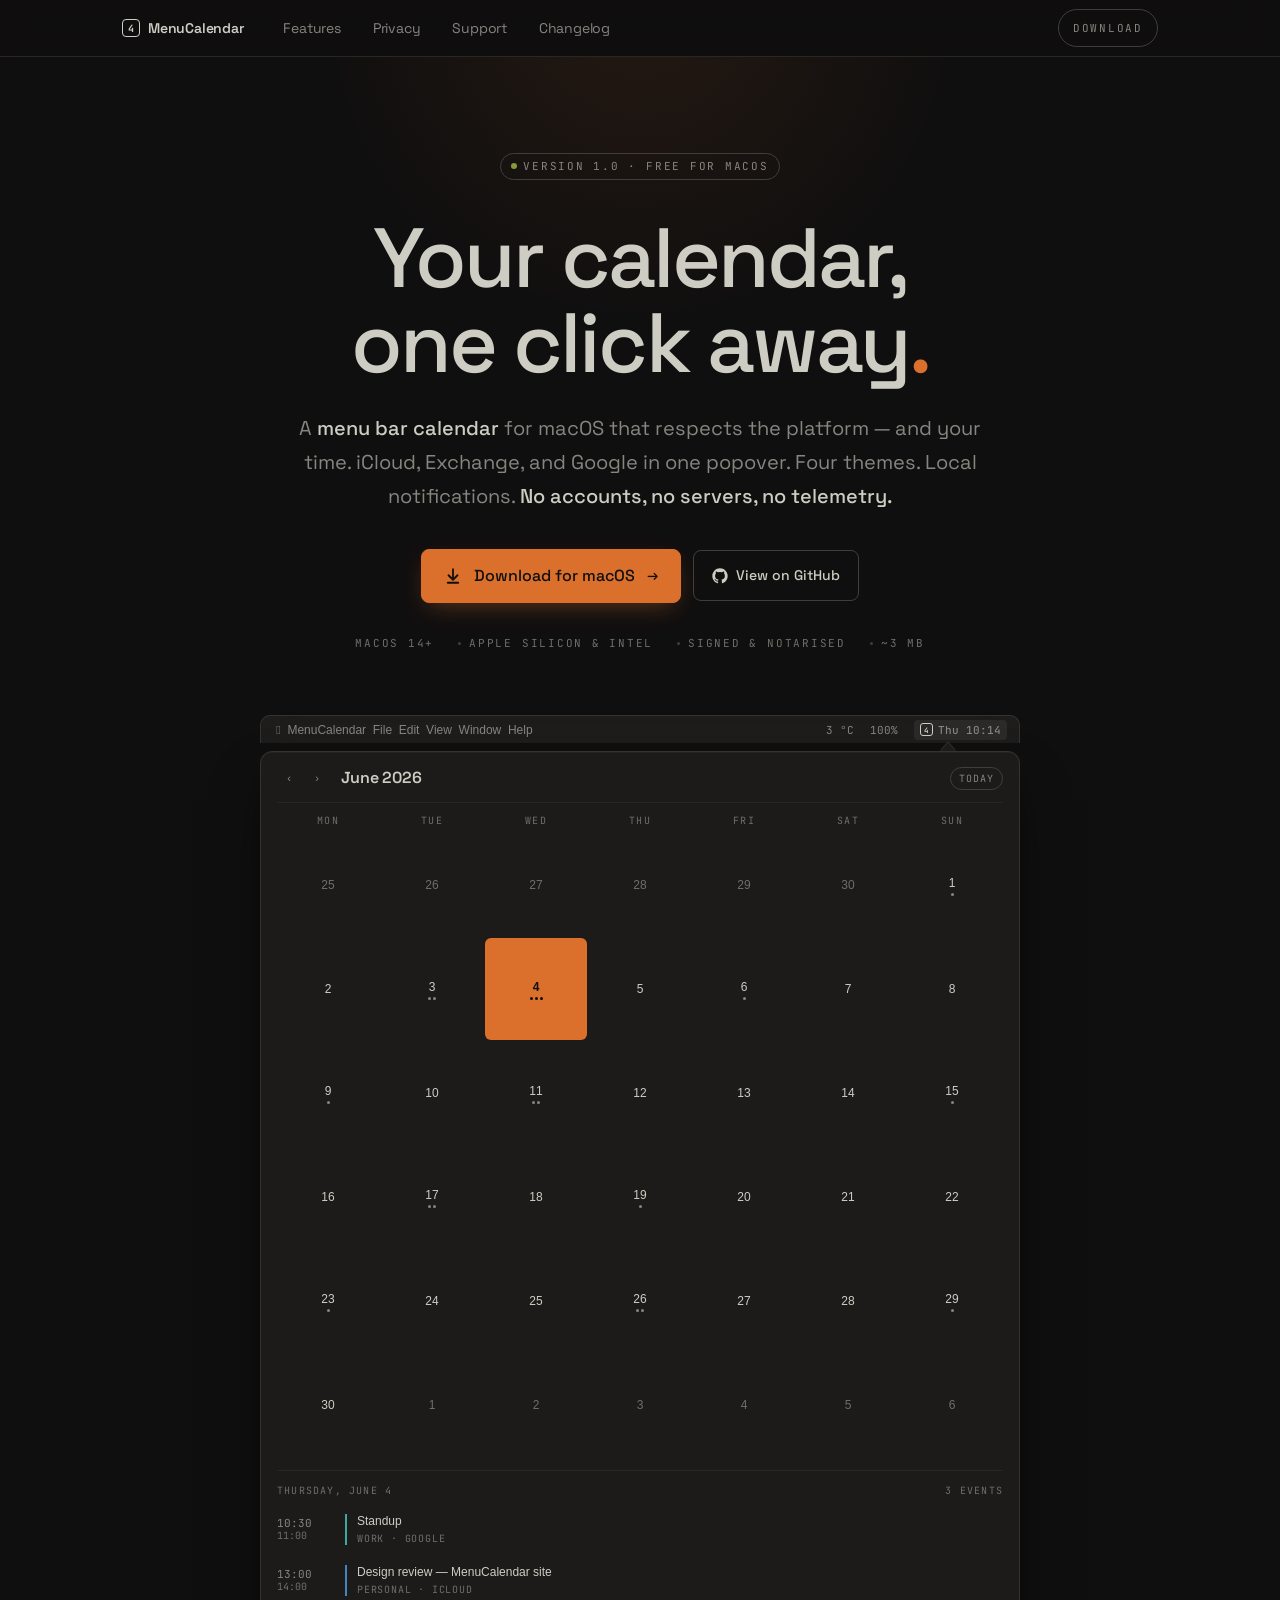
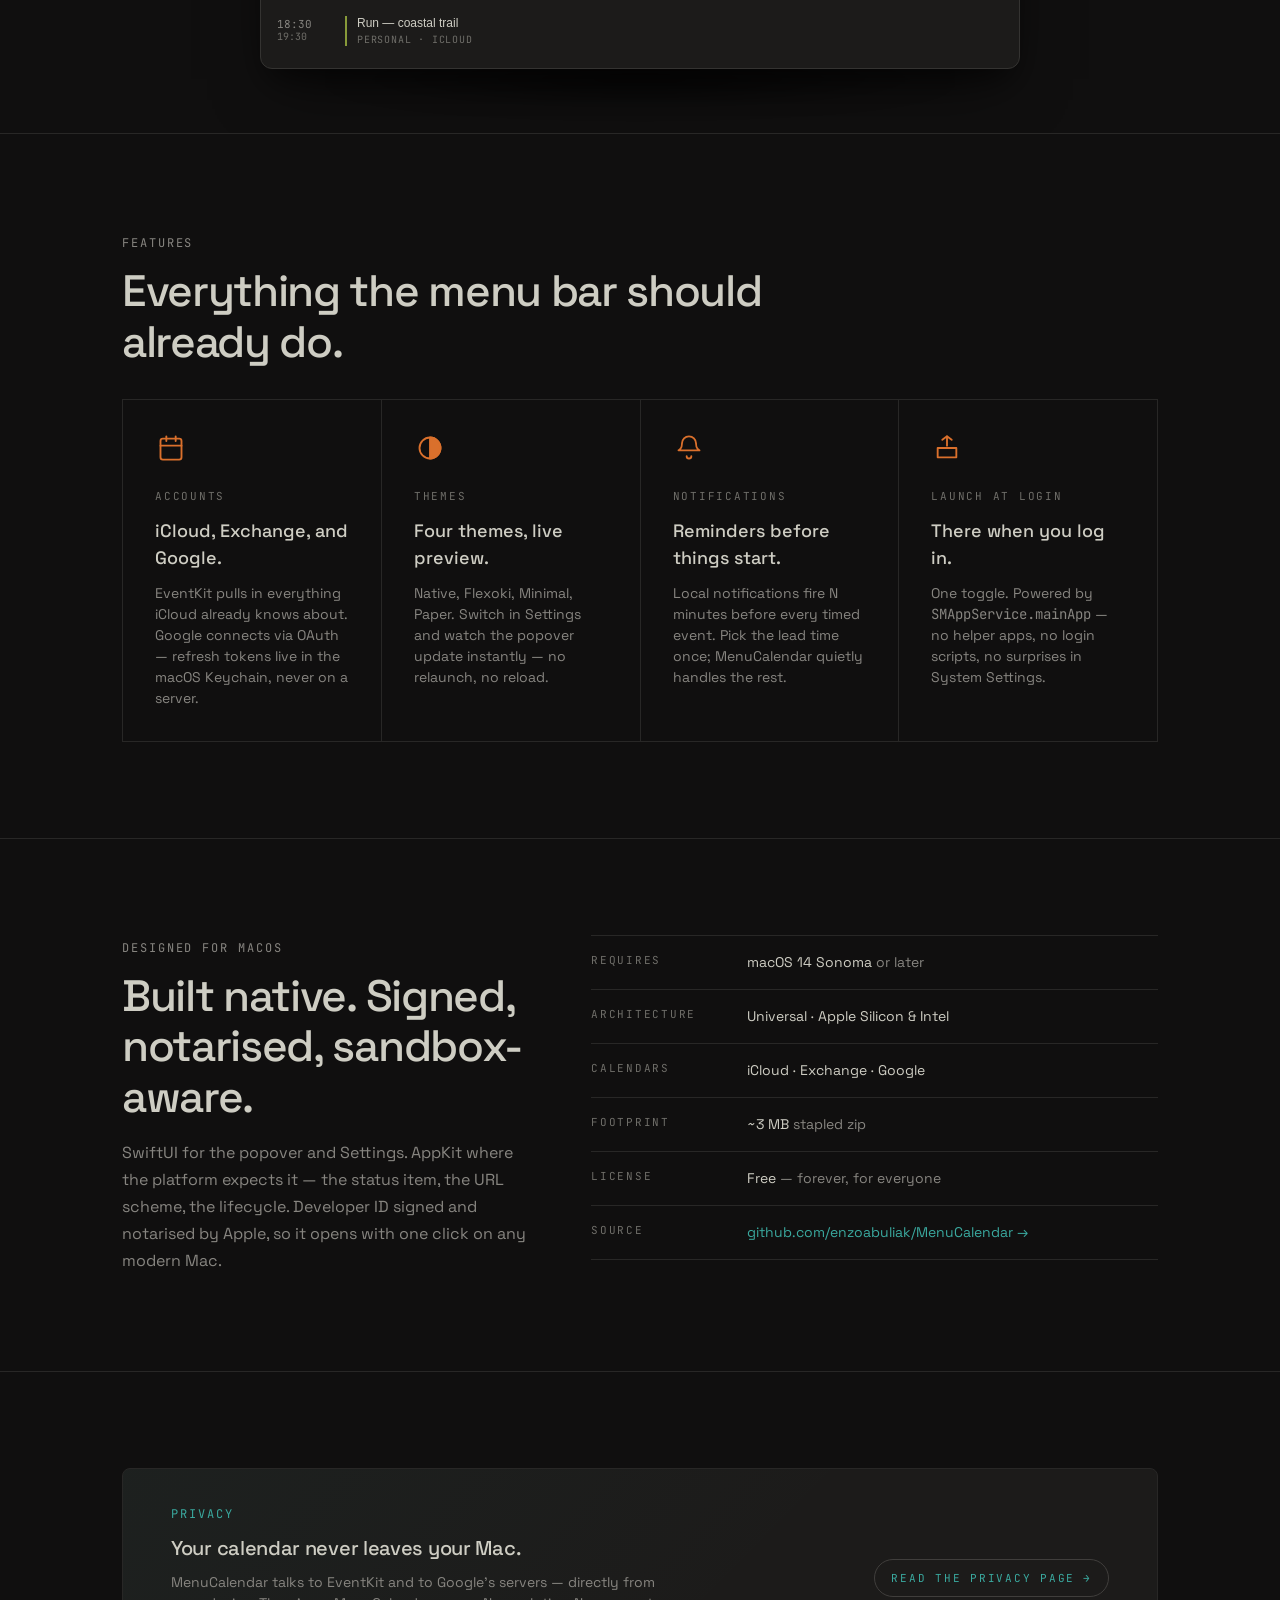
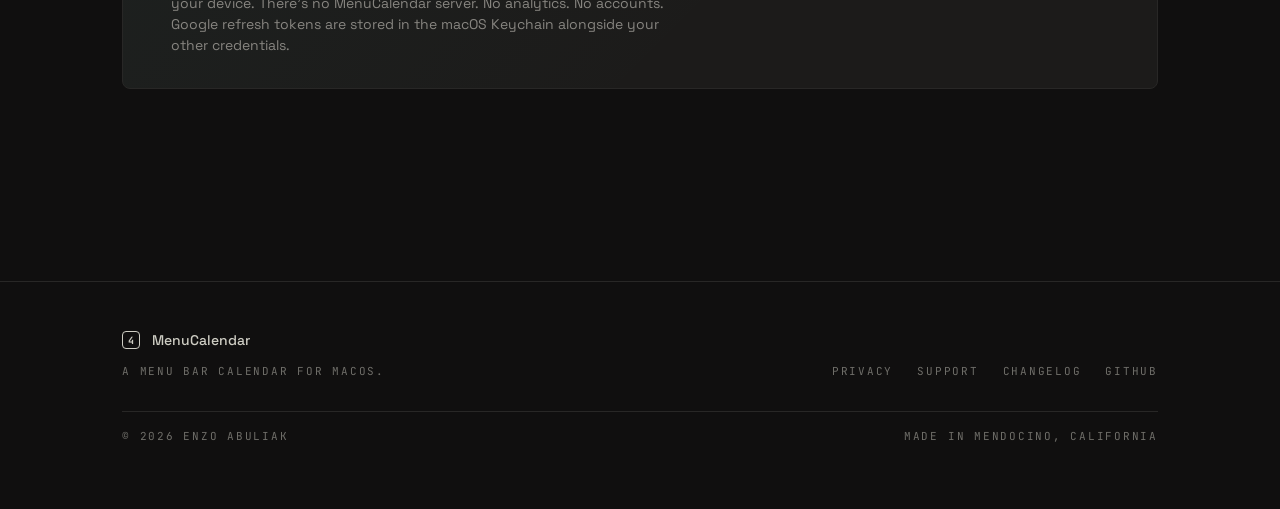
==== index.html @ a8d819a1 "Rough-draft MenuCalendar site Four-page static site (landing, privacy, support, changelog) for the f" ====
<!DOCTYPE html>
<html data-theme="dark" lang="en">
<head>
<meta charset="UTF-8">
<meta name="viewport" content="width=device-width, initial-scale=1.0">
<title>MenuCalendar — A menu bar calendar for macOS</title>
<meta name="description" content="A free, well-designed menu bar calendar for macOS. iCloud, Exchange, and Google. Four themes. Local notifications. Native, signed, notarised.">
<link rel="preconnect" href="https://fonts.googleapis.com">
<link rel="preconnect" href="https://fonts.gstatic.com" crossorigin>
<link href="https://fonts.googleapis.com/css2?family=Space+Grotesk:wght@400;500;600;700&family=JetBrains+Mono:wght@400;500;700&display=swap" rel="stylesheet">
<link rel="stylesheet" href="/assets/site.css">
<style>
  /* ── HERO ── */
  .hero {
    padding: var(--s-9) 0 var(--s-8);
    position: relative;
    overflow: hidden;
  }
  .hero::before {
    content: ''; position: absolute;
    top: -30%; left: 50%; transform: translateX(-50%);
    width: 900px; height: 900px;
    background: radial-gradient(closest-side, rgba(218, 112, 44, 0.10), transparent 70%);
    pointer-events: none; z-index: 0;
  }
  .hero-inner {
    position: relative; z-index: 1;
    text-align: center;
    display: flex; flex-direction: column; align-items: center;
    gap: var(--s-5);
  }
  .hero-pill { margin-bottom: var(--s-3); }
  .hero-title {
    font-size: clamp(44px, 7vw, 84px);
    font-weight: 500; line-height: var(--lh-tight);
    letter-spacing: -0.035em; color: var(--tx);
    max-width: 18ch;
  }
  .hero-title .accent { color: var(--or); }
  .hero-sub {
    font-size: clamp(16px, 1.6vw, 20px); color: var(--tx-2);
    line-height: var(--lh-loose); max-width: 56ch;
  }
  .hero-sub strong { color: var(--tx); font-weight: 500; }

  .hero-ctas {
    display: flex; gap: var(--s-3); align-items: center;
    margin-top: var(--s-3); flex-wrap: wrap; justify-content: center;
  }
  .hero-meta {
    display: flex; gap: var(--s-5); align-items: center; flex-wrap: wrap; justify-content: center;
    font-family: 'JetBrains Mono', monospace;
    font-size: var(--fs-11); text-transform: uppercase; letter-spacing: var(--tr-mega);
    color: var(--tx-3);
    margin-top: var(--s-2);
  }
  .hero-meta .dotsep::before {
    content: ''; display: inline-block; width: 3px; height: 3px;
    background: var(--ui-3); border-radius: 999px; vertical-align: middle;
    margin-right: var(--s-2);
  }

  /* ── HERO STAGE: menu bar + popover ── */
  .hero-stage {
    margin: var(--s-8) auto 0;
    max-width: 760px;
    position: relative;
    z-index: 1;
  }
  .hero-stage::after {
    content: ''; position: absolute;
    left: 8%; right: 8%; bottom: -40px; height: 60px;
    background: radial-gradient(ellipse at center, rgba(0,0,0,0.55), transparent 70%);
    filter: blur(8px); z-index: -1;
  }
  .menubar {
    display: flex; align-items: center;
    height: 28px; padding: 0 var(--s-3);
    background: rgba(40, 39, 38, 0.6);
    backdrop-filter: blur(20px);
    border: 1px solid var(--ui-2);
    border-bottom: none;
    border-radius: 10px 10px 0 0;
    font-family: -apple-system, 'SF Pro Text', sans-serif;
    font-size: 12px; color: var(--tx-2);
    width: 100%;
  }
  .menubar-items {
    margin-left: auto; display: flex; align-items: center; gap: var(--s-4);
    font-family: 'JetBrains Mono', monospace; font-size: 11px;
    color: var(--tx-2);
  }
  .menubar-cal {
    display: inline-flex; align-items: center; gap: 5px;
    padding: 2px 6px; border-radius: 4px;
    background: rgba(206, 205, 195, 0.08);
    position: relative;
  }
  .menubar-cal-glyph {
    width: 13px; height: 13px;
    border: 1.2px solid var(--tx); border-radius: 3px;
    display: inline-flex; align-items: center; justify-content: center;
    font-size: 7.5px; font-weight: 700;
    color: var(--tx); line-height: 1; padding-top: 1px;
  }
  .menubar-cal-label { font-weight: 500; }

  .popover-wrap { position: relative; padding-top: 8px; }
  .popover-arrow {
    position: absolute;
    top: -1px; right: 64px;
    width: 16px; height: 9px;
  }
  .popover {
    background: var(--bg-2);
    border: 1px solid var(--ui-2);
    border-radius: var(--r-4);
    box-shadow:
      0 30px 60px -20px rgba(0,0,0,0.6),
      0 16px 30px -10px rgba(0,0,0,0.5),
      inset 0 1px 0 rgba(255,255,255,0.04);
    overflow: hidden;
    padding: 14px 16px 16px;
  }
  .pop-head {
    display: grid; grid-template-columns: auto 1fr auto;
    align-items: center; gap: var(--s-3);
    padding-bottom: 12px; margin-bottom: 10px;
    border-bottom: 1px solid var(--ui);
  }
  .pop-month {
    font-family: -apple-system, 'SF Pro Display', 'Space Grotesk', sans-serif;
    font-size: 16px; font-weight: 600; letter-spacing: -0.01em;
    color: var(--tx);
  }
  .pop-nav { display: flex; gap: 4px; align-items: center; }
  .pop-nav-btn {
    width: 24px; height: 24px; border-radius: 6px;
    display: inline-flex; align-items: center; justify-content: center;
    color: var(--tx-2);
    background: transparent;
    border: 1px solid transparent;
    font-size: 11px;
  }
  .pop-nav-btn:hover { background: var(--ui); color: var(--tx); }
  .pop-today {
    font-family: 'JetBrains Mono', monospace;
    font-size: 10px; text-transform: uppercase; letter-spacing: 0.1em;
    color: var(--tx-2);
    padding: 4px 8px; border: 1px solid var(--ui-3); border-radius: var(--r-pill);
    background: transparent;
  }
  .pop-weekdays {
    display: grid; grid-template-columns: repeat(7, 1fr);
    gap: 2px;
    font-family: 'JetBrains Mono', monospace;
    font-size: 10px; text-transform: uppercase; letter-spacing: 0.12em;
    color: var(--tx-3);
    text-align: center;
    padding-bottom: 6px;
  }
  .pop-grid {
    display: grid; grid-template-columns: repeat(7, 1fr);
    gap: 2px;
  }
  .pop-day {
    aspect-ratio: 1 / 1;
    display: flex; flex-direction: column;
    align-items: center; justify-content: center;
    border-radius: 6px;
    font-family: -apple-system, 'SF Pro Text', sans-serif;
    font-size: 12px; font-weight: 500;
    color: var(--tx);
    position: relative;
    gap: 1px;
  }
  .pop-day.dim { color: var(--tx-3); font-weight: 400; }
  .pop-day.today {
    background: var(--or);
    color: var(--bg);
    font-weight: 600;
  }
  .pop-day.today .pop-dots span { background: var(--bg); }
  .pop-dots { display: flex; gap: 2px; height: 4px; align-items: center; }
  .pop-dots span { width: 3px; height: 3px; border-radius: 999px; background: var(--tx-2); }
  .pop-agenda {
    margin-top: 14px; padding-top: 12px;
    border-top: 1px solid var(--ui);
    display: flex; flex-direction: column; gap: 8px;
  }
  .pop-agenda-head {
    display: flex; justify-content: space-between; align-items: baseline;
    font-family: 'JetBrains Mono', monospace; font-size: 10px;
    text-transform: uppercase; letter-spacing: 0.12em;
    color: var(--tx-3);
    margin-bottom: 2px;
  }
  .agenda-row {
    display: grid; grid-template-columns: 56px 1fr;
    gap: var(--s-3); align-items: center;
    padding: 6px 0;
  }
  .agenda-time {
    font-family: 'JetBrains Mono', monospace; font-size: 11px;
    color: var(--tx-2); font-variant-numeric: tabular-nums;
    line-height: 1.2;
  }
  .agenda-time small { display: block; font-size: 10px; color: var(--tx-3); }
  .agenda-body {
    display: flex; align-items: center; gap: 8px;
    border-left: 2px solid var(--bl);
    padding-left: 10px;
    font-family: -apple-system, 'SF Pro Text', sans-serif;
    font-size: 12px; color: var(--tx);
    line-height: 1.3;
  }
  .agenda-body.cy { border-color: var(--cy); }
  .agenda-body.gr { border-color: var(--gr); }
  .agenda-cal {
    font-family: 'JetBrains Mono', monospace; font-size: 10px;
    color: var(--tx-3); text-transform: uppercase; letter-spacing: 0.08em;
    display: block; margin-top: 2px;
  }
  .agenda-title { display: block; font-weight: 500; }

  /* ── FEATURES ── */
  .features-grid {
    display: grid;
    grid-template-columns: repeat(auto-fill, minmax(250px, 1fr));
    gap: 1px; background: var(--ui);
    border: 1px solid var(--ui);
  }
  .feature {
    background: var(--bg);
    padding: var(--s-6);
    display: flex; flex-direction: column; gap: var(--s-3);
    min-height: 200px;
  }
  .feature-icon {
    width: 32px; height: 32px;
    display: inline-flex; align-items: center; justify-content: center;
    color: var(--or);
    margin-bottom: var(--s-3);
  }
  .feature-eyebrow {
    font-family: 'JetBrains Mono', monospace;
    font-size: var(--fs-11); text-transform: uppercase; letter-spacing: var(--tr-mega);
    color: var(--tx-3);
  }
  .feature-title { font-size: var(--fs-18); font-weight: 500; color: var(--tx); }
  .feature-body { font-size: var(--fs-14); color: var(--tx-2); line-height: var(--lh-base); flex: 1; }

  /* ── DETAILS ── */
  .detail-grid {
    display: grid;
    grid-template-columns: 5fr 7fr;
    gap: var(--s-8);
    align-items: start;
  }
  .spec-row {
    display: grid; grid-template-columns: 140px 1fr;
    gap: var(--s-4);
    padding: var(--s-4) 0;
    border-bottom: 1px solid var(--ui);
    font-size: var(--fs-14);
  }
  .spec-row:first-child { border-top: 1px solid var(--ui); }
  .spec-label {
    font-family: 'JetBrains Mono', monospace;
    font-size: var(--fs-11); text-transform: uppercase; letter-spacing: var(--tr-mega);
    color: var(--tx-3);
  }
  .spec-val { color: var(--tx); }
  .spec-val .muted { color: var(--tx-2); }
  .spec-val a { color: var(--cy); }

  /* ── PRIVACY STRIP ── */
  .privacy-strip {
    border: 1px solid var(--ui);
    border-radius: var(--r-3);
    padding: var(--s-6) var(--s-7);
    display: grid; grid-template-columns: 1fr auto;
    gap: var(--s-5); align-items: center;
    background:
      linear-gradient(135deg, rgba(58, 169, 159, 0.04), transparent 60%),
      var(--bg-2);
  }
  .privacy-headline {
    font-size: var(--fs-20); font-weight: 500;
    line-height: var(--lh-snug); letter-spacing: var(--tr-snug);
    margin: var(--s-3) 0 var(--s-3);
  }
  .privacy-sub { font-size: var(--fs-14); color: var(--tx-2); max-width: 56ch; line-height: var(--lh-base); }
  .privacy-link {
    display: inline-flex; align-items: center; gap: var(--s-2);
    font-family: 'JetBrains Mono', monospace;
    font-size: var(--fs-11); text-transform: uppercase; letter-spacing: var(--tr-mega);
    color: var(--cy);
    padding: 10px 16px; border: 1px solid var(--ui-3); border-radius: var(--r-pill);
    transition: all var(--dur-2) var(--ease-std);
  }
  .privacy-link:hover { border-color: var(--cy); }

  /* ── RESPONSIVE OVERRIDES (page-specific) ── */
  @media (max-width: 760px) {
    .hero { padding: var(--s-7) 0 var(--s-6); }
    .hero-stage { margin-top: var(--s-6); }
    .menubar > span:first-child { font-size: 10px; overflow: hidden; text-overflow: ellipsis; white-space: nowrap; max-width: 40%; }
    .menubar-items > *:not(.menubar-cal) { display: none; }
    .features-grid { grid-template-columns: 1fr; }
    .feature { min-height: auto; }
    .detail-grid { grid-template-columns: 1fr; gap: var(--s-5); }
    .privacy-strip { grid-template-columns: 1fr; padding: var(--s-5); }
    .agenda-row { grid-template-columns: 48px 1fr; }
  }
</style>
</head>
<body>

<header>
  <div class="container">
    <div class="header-inner">
      <a class="logo" href="/">
        <span class="logo-glyph">4</span>
        MenuCalendar
      </a>
      <nav>
        <a class="nav-link" href="#features">Features</a>
        <a class="nav-link" href="/privacy.html">Privacy</a>
        <a class="nav-link" href="/support.html">Support</a>
        <a class="nav-link" href="/changelog.html">Changelog</a>
      </nav>
      <a class="header-cta" href="#download">Download</a>
    </div>
  </div>
</header>


<section class="hero" id="download">
  <div class="container">
    <div class="hero-inner">
      <span class="pill hero-pill"><span class="dot"></span>Version 1.0 · Free for macOS</span>

      <h1 class="hero-title">Your calendar,<br>one click away<span class="accent">.</span></h1>

      <p class="hero-sub">
        A <strong>menu bar calendar</strong> for macOS that respects the platform — and your time. iCloud, Exchange, and Google in one popover. Four themes. Local notifications. <strong>No accounts, no servers, no telemetry.</strong>
      </p>

      <div class="hero-ctas">
        <a class="btn-primary" href="https://github.com/enzoabuliak/MenuCalendar/releases/download/v1.0.0/MenuCalendar-1.0.0.zip">
          <svg width="18" height="18" viewBox="0 0 24 24" fill="none" stroke="currentColor" stroke-width="2.4" stroke-linecap="round" stroke-linejoin="round" aria-hidden="true"><path d="M12 3v13"/><path d="m6 11 6 6 6-6"/><path d="M5 21h14"/></svg>
          Download for macOS
          <span class="arrow">→</span>
        </a>
        <a class="btn-secondary" href="https://github.com/enzoabuliak/MenuCalendar">
          <svg width="16" height="16" viewBox="0 0 24 24" fill="currentColor" aria-hidden="true"><path d="M12 .5C5.65.5.5 5.65.5 12c0 5.08 3.29 9.39 7.86 10.91.58.11.79-.25.79-.55v-2.1c-3.2.7-3.87-1.37-3.87-1.37-.52-1.32-1.27-1.67-1.27-1.67-1.04-.71.08-.7.08-.7 1.15.08 1.76 1.18 1.76 1.18 1.02 1.76 2.68 1.25 3.34.95.1-.74.4-1.25.73-1.54-2.55-.29-5.24-1.27-5.24-5.67 0-1.25.45-2.28 1.18-3.08-.12-.29-.51-1.46.11-3.04 0 0 .96-.31 3.15 1.18a10.93 10.93 0 0 1 5.74 0c2.19-1.49 3.15-1.18 3.15-1.18.63 1.58.24 2.75.12 3.04.74.8 1.18 1.83 1.18 3.08 0 4.41-2.69 5.38-5.25 5.66.41.36.78 1.05.78 2.12v3.14c0 .31.21.67.8.55C20.21 21.38 23.5 17.07 23.5 12 23.5 5.65 18.35.5 12 .5Z"/></svg>
          View on GitHub
        </a>
      </div>

      <div class="hero-meta">
        <span>macOS 14+</span>
        <span class="dotsep">Apple Silicon &amp; Intel</span>
        <span class="dotsep">Signed &amp; notarised</span>
        <span class="dotsep">~3 MB</span>
      </div>
    </div>

    <div class="hero-stage">
      <div class="menubar" aria-hidden="true">
        <span>&nbsp;&#xF8FF;&nbsp; MenuCalendar&nbsp; File&nbsp; Edit&nbsp; View&nbsp; Window&nbsp; Help</span>
        <span class="menubar-items">
          <span>3 °C</span>
          <span>100%</span>
          <span class="menubar-cal" aria-label="MenuCalendar in the menu bar">
            <span class="menubar-cal-glyph">4</span>
            <span class="menubar-cal-label">Thu  10:14</span>
          </span>
        </span>
      </div>

      <div class="popover-wrap">
        <svg class="popover-arrow" viewBox="0 0 16 9" aria-hidden="true">
          <path d="M0 9 L8 0 L16 9 Z" fill="#1C1B1A" stroke="#343331" stroke-width="1" stroke-linejoin="round"/>
          <path d="M0 9 L16 9" stroke="#1C1B1A" stroke-width="2"/>
        </svg>

        <div class="popover" role="img" aria-label="MenuCalendar popover showing June 2026 with three events on Thursday June 4">
          <div class="pop-head">
            <div class="pop-nav">
              <button class="pop-nav-btn" aria-label="Previous month">‹</button>
              <button class="pop-nav-btn" aria-label="Next month">›</button>
            </div>
            <div class="pop-month">June 2026</div>
            <button class="pop-today">Today</button>
          </div>

          <div class="pop-weekdays">
            <span>Mon</span><span>Tue</span><span>Wed</span><span>Thu</span><span>Fri</span><span>Sat</span><span>Sun</span>
          </div>

          <div class="pop-grid">
            <div class="pop-day dim">25</div>
            <div class="pop-day dim">26</div>
            <div class="pop-day dim">27</div>
            <div class="pop-day dim">28</div>
            <div class="pop-day dim">29</div>
            <div class="pop-day dim">30</div>
            <div class="pop-day">1<div class="pop-dots"><span></span></div></div>

            <div class="pop-day">2</div>
            <div class="pop-day">3<div class="pop-dots"><span></span><span></span></div></div>
            <div class="pop-day today">4<div class="pop-dots"><span></span><span></span><span></span></div></div>
            <div class="pop-day">5</div>
            <div class="pop-day">6<div class="pop-dots"><span></span></div></div>
            <div class="pop-day">7</div>
            <div class="pop-day">8</div>

            <div class="pop-day">9<div class="pop-dots"><span></span></div></div>
            <div class="pop-day">10</div>
            <div class="pop-day">11<div class="pop-dots"><span></span><span></span></div></div>
            <div class="pop-day">12</div>
            <div class="pop-day">13</div>
            <div class="pop-day">14</div>
            <div class="pop-day">15<div class="pop-dots"><span></span></div></div>

            <div class="pop-day">16</div>
            <div class="pop-day">17<div class="pop-dots"><span></span><span></span></div></div>
            <div class="pop-day">18</div>
            <div class="pop-day">19<div class="pop-dots"><span></span></div></div>
            <div class="pop-day">20</div>
            <div class="pop-day">21</div>
            <div class="pop-day">22</div>

            <div class="pop-day">23<div class="pop-dots"><span></span></div></div>
            <div class="pop-day">24</div>
            <div class="pop-day">25</div>
            <div class="pop-day">26<div class="pop-dots"><span></span><span></span></div></div>
            <div class="pop-day">27</div>
            <div class="pop-day">28</div>
            <div class="pop-day">29<div class="pop-dots"><span></span></div></div>

            <div class="pop-day">30</div>
            <div class="pop-day dim">1</div>
            <div class="pop-day dim">2</div>
            <div class="pop-day dim">3</div>
            <div class="pop-day dim">4</div>
            <div class="pop-day dim">5</div>
            <div class="pop-day dim">6</div>
          </div>

          <div class="pop-agenda">
            <div class="pop-agenda-head">
              <span>Thursday, June 4</span>
              <span>3 events</span>
            </div>

            <div class="agenda-row">
              <div class="agenda-time">10:30<small>11:00</small></div>
              <div class="agenda-body cy">
                <div>
                  <span class="agenda-title">Standup</span>
                  <span class="agenda-cal">Work · Google</span>
                </div>
              </div>
            </div>

            <div class="agenda-row">
              <div class="agenda-time">13:00<small>14:00</small></div>
              <div class="agenda-body">
                <div>
                  <span class="agenda-title">Design review — MenuCalendar site</span>
                  <span class="agenda-cal">Personal · iCloud</span>
                </div>
              </div>
            </div>

            <div class="agenda-row">
              <div class="agenda-time">18:30<small>19:30</small></div>
              <div class="agenda-body gr">
                <div>
                  <span class="agenda-title">Run — coastal trail</span>
                  <span class="agenda-cal">Personal · iCloud</span>
                </div>
              </div>
            </div>
          </div>
        </div>
      </div>
    </div>
  </div>
</section>


<section class="section" id="features">
  <div class="container">
    <div class="section-head">
      <div>
        <span class="eyebrow">Features</span>
        <h2 class="section-title">Everything the menu bar should already do.</h2>
      </div>
    </div>

    <div class="features-grid">
      <div class="feature">
        <div class="feature-icon">
          <svg width="28" height="28" viewBox="0 0 24 24" fill="none" stroke="currentColor" stroke-width="1.6" stroke-linecap="round" stroke-linejoin="round" aria-hidden="true"><rect x="3" y="4" width="18" height="18" rx="2"/><path d="M16 2v4M8 2v4M3 10h18"/></svg>
        </div>
        <span class="feature-eyebrow">Accounts</span>
        <div class="feature-title">iCloud, Exchange, and Google.</div>
        <p class="feature-body">EventKit pulls in everything iCloud already knows about. Google connects via OAuth — refresh tokens live in the macOS Keychain, never on a server.</p>
      </div>

      <div class="feature">
        <div class="feature-icon">
          <svg width="28" height="28" viewBox="0 0 24 24" fill="none" stroke="currentColor" stroke-width="1.6" stroke-linecap="round" stroke-linejoin="round" aria-hidden="true"><circle cx="12" cy="12" r="9"/><path d="M12 3a9 9 0 0 1 0 18Z" fill="currentColor"/></svg>
        </div>
        <span class="feature-eyebrow">Themes</span>
        <div class="feature-title">Four themes, live preview.</div>
        <p class="feature-body">Native, Flexoki, Minimal, Paper. Switch in Settings and watch the popover update instantly — no relaunch, no reload.</p>
      </div>

      <div class="feature">
        <div class="feature-icon">
          <svg width="28" height="28" viewBox="0 0 24 24" fill="none" stroke="currentColor" stroke-width="1.6" stroke-linecap="round" stroke-linejoin="round" aria-hidden="true"><path d="M6 8a6 6 0 0 1 12 0c0 5 3 6 3 6H3s3-1 3-6Z"/><path d="M10 19a2 2 0 0 0 4 0"/></svg>
        </div>
        <span class="feature-eyebrow">Notifications</span>
        <div class="feature-title">Reminders before things start.</div>
        <p class="feature-body">Local notifications fire N minutes before every timed event. Pick the lead time once; MenuCalendar quietly handles the rest.</p>
      </div>

      <div class="feature">
        <div class="feature-icon">
          <svg width="28" height="28" viewBox="0 0 24 24" fill="none" stroke="currentColor" stroke-width="1.6" stroke-linecap="round" stroke-linejoin="round" aria-hidden="true"><path d="M12 2v8"/><path d="M8 5l4-3 4 3"/><path d="M4 12h16v8H4z"/></svg>
        </div>
        <span class="feature-eyebrow">Launch at login</span>
        <div class="feature-title">There when you log in.</div>
        <p class="feature-body">One toggle. Powered by <span class="mono">SMAppService.mainApp</span> — no helper apps, no login scripts, no surprises in System Settings.</p>
      </div>
    </div>
  </div>
</section>


<section class="section">
  <div class="container">
    <div class="detail-grid">
      <div>
        <span class="eyebrow">Designed for macOS</span>
        <h2 class="section-title">Built native. Signed, notarised, sandbox-aware.</h2>
        <p class="muted" style="margin-top: var(--s-4); max-width: 50ch; line-height: var(--lh-loose);">
          SwiftUI for the popover and Settings. AppKit where the platform expects it — the status item, the URL scheme, the lifecycle. Developer ID signed and notarised by Apple, so it opens with one click on any modern Mac.
        </p>
      </div>

      <div>
        <div class="spec-row">
          <span class="spec-label">Requires</span>
          <span class="spec-val">macOS 14 Sonoma <span class="muted">or later</span></span>
        </div>
        <div class="spec-row">
          <span class="spec-label">Architecture</span>
          <span class="spec-val">Universal · Apple Silicon &amp; Intel</span>
        </div>
        <div class="spec-row">
          <span class="spec-label">Calendars</span>
          <span class="spec-val">iCloud · Exchange · Google</span>
        </div>
        <div class="spec-row">
          <span class="spec-label">Footprint</span>
          <span class="spec-val">~3 MB <span class="muted">stapled zip</span></span>
        </div>
        <div class="spec-row">
          <span class="spec-label">License</span>
          <span class="spec-val">Free <span class="muted">— forever, for everyone</span></span>
        </div>
        <div class="spec-row">
          <span class="spec-label">Source</span>
          <span class="spec-val"><a href="https://github.com/enzoabuliak/MenuCalendar" class="link-cy">github.com/enzoabuliak/MenuCalendar →</a></span>
        </div>
      </div>
    </div>
  </div>
</section>


<section class="section">
  <div class="container">
    <div class="privacy-strip">
      <div>
        <span class="eyebrow cy">Privacy</span>
        <h2 class="privacy-headline">Your calendar never leaves your Mac.</h2>
        <p class="privacy-sub">
          MenuCalendar talks to EventKit and to Google's servers — directly from your device. There's no MenuCalendar server. No analytics. No accounts. Google refresh tokens are stored in the macOS Keychain alongside your other credentials.
        </p>
      </div>
      <a class="privacy-link" href="/privacy.html">
        Read the privacy page
        <span aria-hidden="true">→</span>
      </a>
    </div>
  </div>
</section>


<footer>
  <div class="container">
    <div class="footer-inner">
      <div>
        <div class="footer-brand">
          <span class="logo-glyph">4</span>
          MenuCalendar
        </div>
        <div class="footer-tagline">A menu bar calendar for macOS.</div>
      </div>
      <div class="footer-links">
        <a href="/privacy.html">Privacy</a>
        <a href="/support.html">Support</a>
        <a href="/changelog.html">Changelog</a>
        <a href="https://github.com/enzoabuliak/MenuCalendar">GitHub</a>
      </div>
    </div>
    <div class="footer-meta">
      <span>© 2026 Enzo Abuliak</span>
      <span>Made in Mendocino, California</span>
    </div>
  </div>
</footer>

</body>
</html>
---- assets/site.css ----
/* ── FLEXOKI TOKENS ── */
:root {
  --bg:    #100F0F;
  --bg-2:  #1C1B1A;
  --ui:    #282726;
  --ui-2:  #343331;
  --ui-3:  #403E3C;
  --tx:    #CECDC3;
  --tx-2:  #878580;
  --tx-3:  #6F6E69;
  --or:    #DA702C;
  --cy:    #3AA99F;
  --re:    #D14D41;
  --gr:    #879A39;
  --ye:    #D0A215;
  --bl:    #4385BE;
  --pu:    #8B7EC8;

  --fs-11: 11px; --fs-12: 12px; --fs-14: 14px; --fs-16: 16px;
  --fs-18: 18px; --fs-20: 20px; --fs-24: 24px; --fs-32: 32px;
  --fs-44: 44px; --fs-64: 64px;

  --lh-tight: 1.02; --lh-snug: 1.15; --lh-base: 1.5; --lh-loose: 1.7;
  --tr-tight: -0.03em; --tr-snug: -0.015em;
  --tr-wide:  0.08em;  --tr-mega: 0.16em;

  --s-1: 4px;  --s-2: 8px;   --s-3: 12px; --s-4: 16px;
  --s-5: 24px; --s-6: 32px;  --s-7: 48px; --s-8: 64px; --s-9: 96px;

  --r-1: 2px; --r-2: 4px; --r-3: 8px; --r-4: 12px; --r-pill: 999px;

  --ease-out: cubic-bezier(0.2, 0.7, 0.2, 1);
  --ease-std: cubic-bezier(0.4, 0, 0.2, 1);
  --dur-1: 80ms; --dur-2: 160ms; --dur-3: 240ms;
}

/* ── RESET ── */
*, *::before, *::after { box-sizing: border-box; margin: 0; padding: 0; }
html { scroll-behavior: smooth; }
:focus { outline: none; }
:focus-visible {
  outline: none;
  box-shadow: 0 0 0 2px var(--bg), 0 0 0 4px var(--or);
  border-radius: var(--r-1);
}
@media (prefers-reduced-motion: reduce) {
  *, *::before, *::after {
    animation-duration: 0.01ms !important;
    animation-iteration-count: 1 !important;
    transition-duration: 0.01ms !important;
    scroll-behavior: auto !important;
  }
}

body {
  background: var(--bg);
  color: var(--tx);
  font-family: 'Space Grotesk', -apple-system, BlinkMacSystemFont, 'SF Pro Text', sans-serif;
  font-size: var(--fs-16);
  line-height: var(--lh-base);
  -webkit-font-smoothing: antialiased;
  text-rendering: optimizeLegibility;
  overflow-x: hidden;
}
a { color: inherit; text-decoration: none; }
img { display: block; max-width: 100%; }

/* ── UTILITIES ── */
.mono      { font-family: 'JetBrains Mono', ui-monospace, 'SF Mono', monospace; }
.eyebrow   { font-family: 'JetBrains Mono', monospace; font-size: var(--fs-12); text-transform: uppercase; letter-spacing: var(--tr-mega); color: var(--tx-2); }
.eyebrow.cy { color: var(--cy); }
.eyebrow.or { color: var(--or); }
.kbd {
  font-family: 'JetBrains Mono', monospace; font-size: 0.92em;
  color: var(--tx); background: var(--bg-2);
  padding: 2px 6px; border-radius: var(--r-1);
  border: 1px solid var(--ui);
}
.link-cy { color: var(--cy); border-bottom: 1px solid transparent; transition: border-color var(--dur-2) var(--ease-std); }
.link-cy:hover { border-bottom-color: var(--cy); }
.muted     { color: var(--tx-2); }
.faint     { color: var(--tx-3); }
.accent    { color: var(--or); }
.container { max-width: 1100px; margin: 0 auto; padding: 0 var(--s-6); }
.narrow    { max-width: 720px; margin: 0 auto; padding: 0 var(--s-6); }

/* ── PILL ── */
.pill {
  display: inline-flex; align-items: center; gap: 6px;
  font-family: 'JetBrains Mono', monospace;
  font-size: var(--fs-11); text-transform: uppercase; letter-spacing: var(--tr-mega);
  padding: 4px 10px;
  border: 1px solid var(--ui-3); border-radius: var(--r-pill);
  color: var(--tx-2); white-space: nowrap;
}
.pill .dot { width: 6px; height: 6px; border-radius: 999px; background: var(--gr); }
.pill .dot.cy { background: var(--cy); }
.pill .dot.or { background: var(--or); }
.pill .dot.ye { background: var(--ye); }

/* ── HEADER ── */
header {
  position: sticky; top: 0; z-index: 100;
  background: rgba(16, 15, 15, 0.72);
  backdrop-filter: saturate(180%) blur(20px);
  -webkit-backdrop-filter: saturate(180%) blur(20px);
  border-bottom: 1px solid var(--ui);
}
.header-inner {
  display: grid;
  grid-template-columns: auto 1fr auto;
  align-items: center;
  gap: var(--s-5);
  height: 56px;
}
.logo {
  font-size: var(--fs-14); font-weight: 600;
  letter-spacing: var(--tr-snug);
  display: flex; align-items: center; gap: 8px;
  cursor: pointer;
}
.logo-glyph {
  width: 18px; height: 18px;
  border: 1.5px solid var(--tx); border-radius: 4px;
  display: inline-flex; align-items: center; justify-content: center;
  font-family: 'JetBrains Mono', monospace;
  font-size: 10px; font-weight: 700;
  color: var(--tx); line-height: 1;
  padding-top: 1px;
}
nav { display: flex; }
.nav-link {
  font-family: 'Space Grotesk', sans-serif;
  font-size: var(--fs-14); letter-spacing: var(--tr-snug);
  color: var(--tx-2);
  padding: 0 var(--s-4); height: 56px;
  display: flex; align-items: center;
  transition: color var(--dur-2) var(--ease-std);
}
.nav-link:hover, .nav-link.active { color: var(--tx); }
.nav-link.active { position: relative; }
.nav-link.active::after {
  content: ''; position: absolute;
  left: var(--s-4); right: var(--s-4); bottom: 0;
  height: 2px; background: var(--or); border-radius: 1px 1px 0 0;
}
.header-cta {
  font-family: 'JetBrains Mono', monospace;
  font-size: var(--fs-11); text-transform: uppercase; letter-spacing: var(--tr-mega);
  padding: 10px 14px;
  border: 1px solid var(--ui-3); border-radius: var(--r-pill);
  color: var(--tx-2);
  transition: all var(--dur-2) var(--ease-std);
  min-height: 36px;
  display: inline-flex; align-items: center;
}
.header-cta:hover { border-color: var(--or); color: var(--or); }

/* ── BUTTONS ── */
.btn-primary {
  display: inline-flex; align-items: center; gap: var(--s-3);
  font-family: 'Space Grotesk', sans-serif;
  font-size: var(--fs-16); font-weight: 500;
  padding: 14px 22px;
  color: var(--bg); background: var(--or);
  border: 1px solid var(--or); border-radius: var(--r-3);
  transition: all var(--dur-2) var(--ease-std);
  box-shadow: 0 8px 24px -8px rgba(218, 112, 44, 0.45);
}
.btn-primary:hover {
  transform: translateY(-1px);
  box-shadow: 0 12px 28px -8px rgba(218, 112, 44, 0.55);
}
.btn-primary .arrow { font-size: 14px; }
.btn-secondary {
  display: inline-flex; align-items: center; gap: var(--s-2);
  font-family: 'Space Grotesk', sans-serif;
  font-size: var(--fs-14); font-weight: 500;
  padding: 14px 18px;
  color: var(--tx); background: transparent;
  border: 1px solid var(--ui-3); border-radius: var(--r-3);
  transition: all var(--dur-2) var(--ease-std);
}
.btn-secondary:hover { border-color: var(--tx-2); }

/* ── PAGE HEAD (for non-landing pages) ── */
.page-head {
  padding: var(--s-9) 0 var(--s-7);
  border-bottom: 1px solid var(--ui);
  text-align: center;
}
.page-eyebrow { margin-bottom: var(--s-4); }
.page-title {
  font-size: clamp(40px, 5.5vw, 64px);
  font-weight: 500;
  letter-spacing: -0.03em;
  line-height: var(--lh-tight);
  color: var(--tx);
  max-width: 22ch;
  margin: 0 auto;
}
.page-title .accent { color: var(--or); }
.page-sub {
  margin-top: var(--s-5);
  font-size: var(--fs-18);
  color: var(--tx-2);
  line-height: var(--lh-loose);
  max-width: 60ch;
  margin-left: auto; margin-right: auto;
}
.page-meta {
  margin-top: var(--s-5);
  font-family: 'JetBrains Mono', monospace;
  font-size: var(--fs-11); text-transform: uppercase; letter-spacing: var(--tr-mega);
  color: var(--tx-3);
}

/* ── SECTION ── */
.section { padding: var(--s-9) 0; border-top: 1px solid var(--ui); }
.section:first-of-type { border-top: none; }
.section-head {
  display: flex; justify-content: space-between; align-items: baseline;
  padding-bottom: var(--s-6);
  flex-wrap: wrap; gap: var(--s-3);
}
.section-title {
  font-size: clamp(28px, 3.6vw, 44px); font-weight: 500;
  letter-spacing: var(--tr-tight); line-height: var(--lh-snug);
  max-width: 24ch;
  margin-top: var(--s-3);
}

/* ── PROSE ── */
.prose { max-width: 680px; }
.prose p {
  font-size: var(--fs-18); color: var(--tx-2);
  line-height: var(--lh-loose); margin-bottom: var(--s-5);
}
.prose p:last-child { margin-bottom: 0; }
.prose strong { color: var(--tx); font-weight: 500; }
.prose em { color: var(--tx); font-style: italic; }
.prose a { color: var(--cy); border-bottom: 1px solid transparent; transition: border-color var(--dur-2) var(--ease-std); }
.prose a:hover { border-bottom-color: var(--cy); }
.prose code, .prose .mono {
  font-family: 'JetBrains Mono', monospace;
  font-size: 0.92em;
  color: var(--tx);
  background: var(--bg-2);
  padding: 2px 6px;
  border-radius: var(--r-2);
  border: 1px solid var(--ui);
}
.prose h2 {
  font-size: var(--fs-24); font-weight: 500; color: var(--tx);
  letter-spacing: var(--tr-snug); line-height: var(--lh-snug);
  margin: var(--s-8) 0 var(--s-4);
  padding-top: var(--s-6); border-top: 1px solid var(--ui);
}
.prose h2:first-child { margin-top: 0; padding-top: 0; border-top: none; }
.prose h3 {
  font-size: var(--fs-18); font-weight: 500; color: var(--tx);
  margin: var(--s-6) 0 var(--s-3);
}
.prose ul { list-style: none; margin: var(--s-4) 0 var(--s-5); }
.prose li {
  font-size: var(--fs-16); color: var(--tx-2);
  line-height: var(--lh-loose);
  padding-left: var(--s-5); position: relative;
  margin-bottom: var(--s-2);
}
.prose li::before {
  content: ''; position: absolute;
  left: 0; top: 14px;
  width: 6px; height: 6px;
  background: var(--ui-3); border-radius: 999px;
}
.prose li strong { color: var(--tx); font-weight: 500; }

/* ── FOOTER ── */
footer {
  border-top: 1px solid var(--ui);
  padding: var(--s-7) 0 var(--s-8);
  margin-top: var(--s-9);
}
.footer-inner {
  display: grid; grid-template-columns: 1fr auto;
  gap: var(--s-5); align-items: end;
}
.footer-brand {
  display: flex; align-items: center; gap: var(--s-3);
  font-size: var(--fs-14); font-weight: 500;
}
.footer-tagline {
  font-family: 'JetBrains Mono', monospace;
  font-size: var(--fs-11); text-transform: uppercase; letter-spacing: var(--tr-mega);
  color: var(--tx-3);
  margin-top: var(--s-3);
}
.footer-links {
  display: flex; gap: var(--s-5); flex-wrap: wrap; justify-content: flex-end;
  font-family: 'JetBrains Mono', monospace;
  font-size: var(--fs-11); text-transform: uppercase; letter-spacing: var(--tr-mega);
}
.footer-links a { color: var(--tx-3); transition: color var(--dur-2) var(--ease-std); }
.footer-links a:hover { color: var(--or); }
.footer-meta {
  margin-top: var(--s-6); padding-top: var(--s-4);
  border-top: 1px solid var(--ui);
  display: flex; justify-content: space-between; align-items: center;
  font-family: 'JetBrains Mono', monospace;
  font-size: var(--fs-11); text-transform: uppercase; letter-spacing: var(--tr-mega);
  color: var(--tx-3); flex-wrap: wrap; gap: var(--s-3);
}

/* ── RESPONSIVE ── */
@media (max-width: 760px) {
  .container { padding: 0 var(--s-4); }
  .narrow { padding: 0 var(--s-4); }
  nav { display: none; }
  .header-inner { grid-template-columns: auto auto; justify-content: space-between; }
  .section { padding: var(--s-7) 0; }
  .page-head { padding: var(--s-7) 0 var(--s-6); }
  .footer-inner { grid-template-columns: 1fr; }
  .footer-links { justify-content: flex-start; }
}
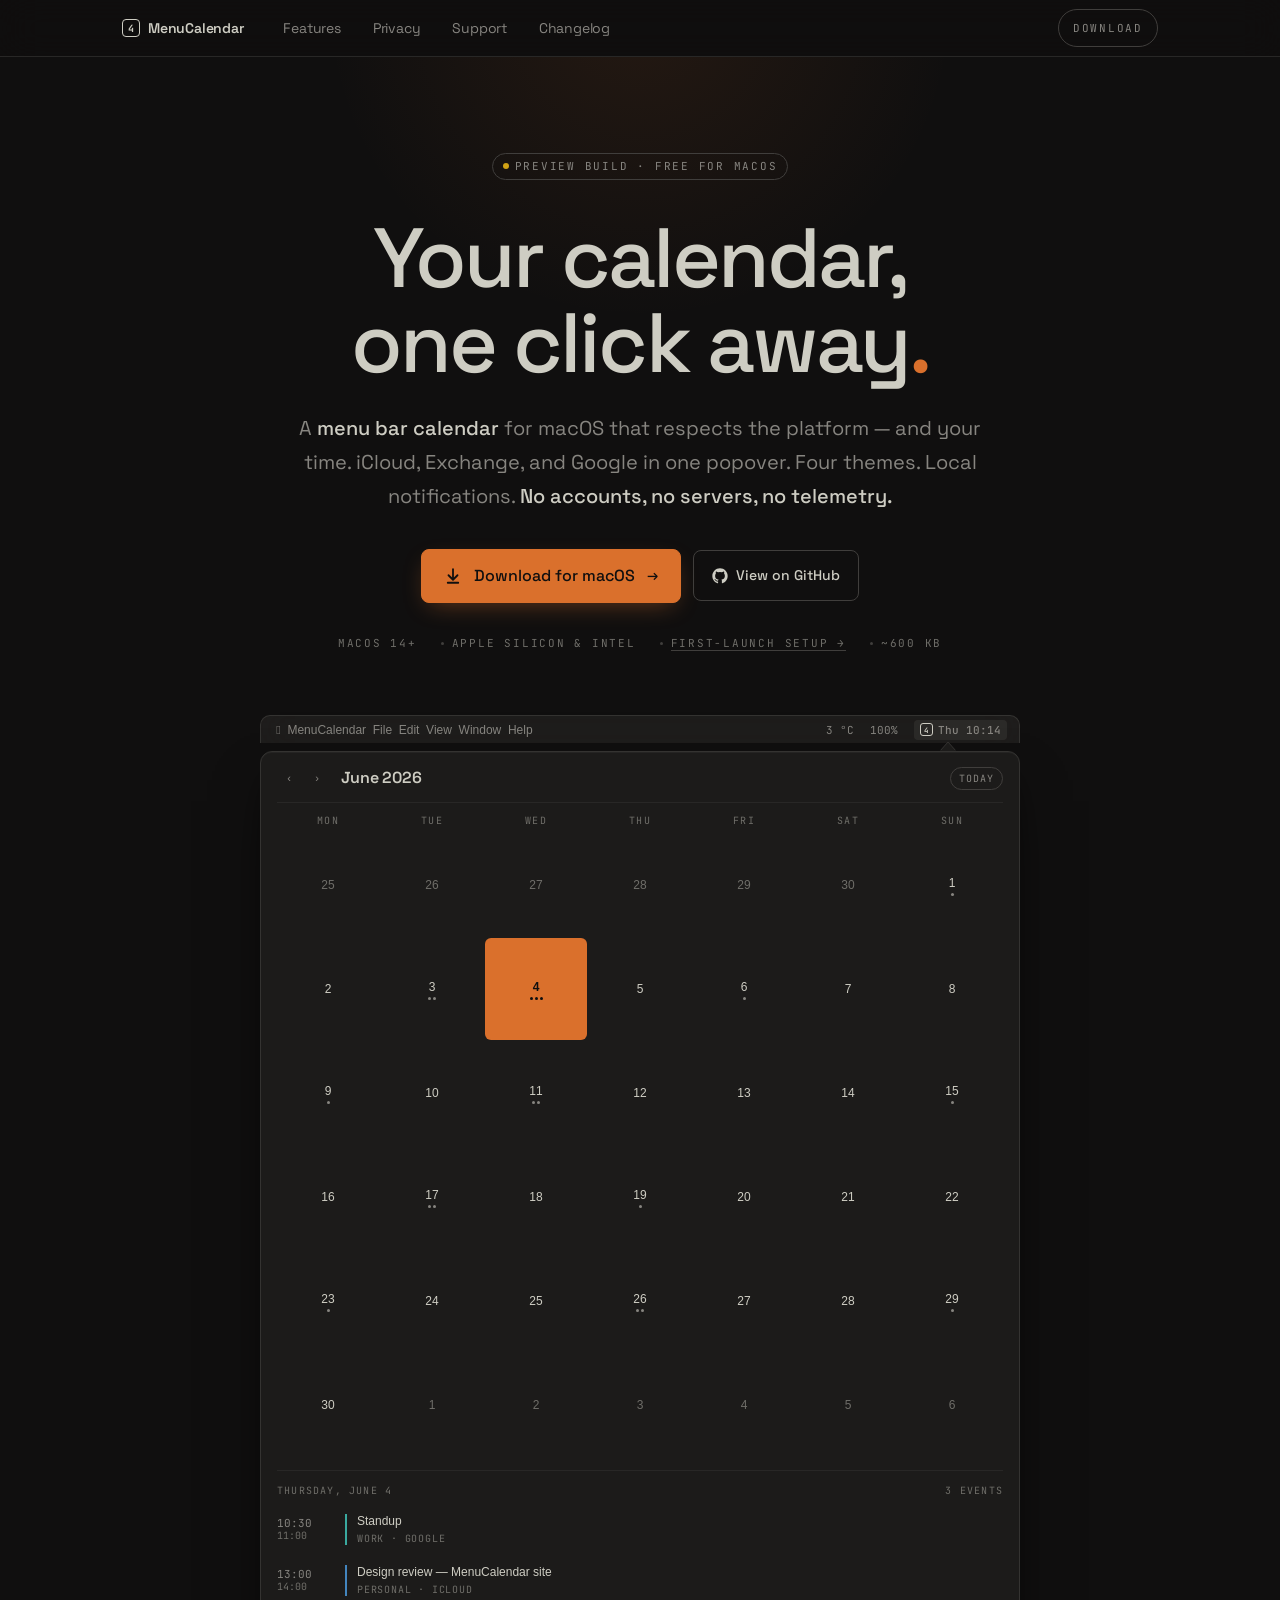
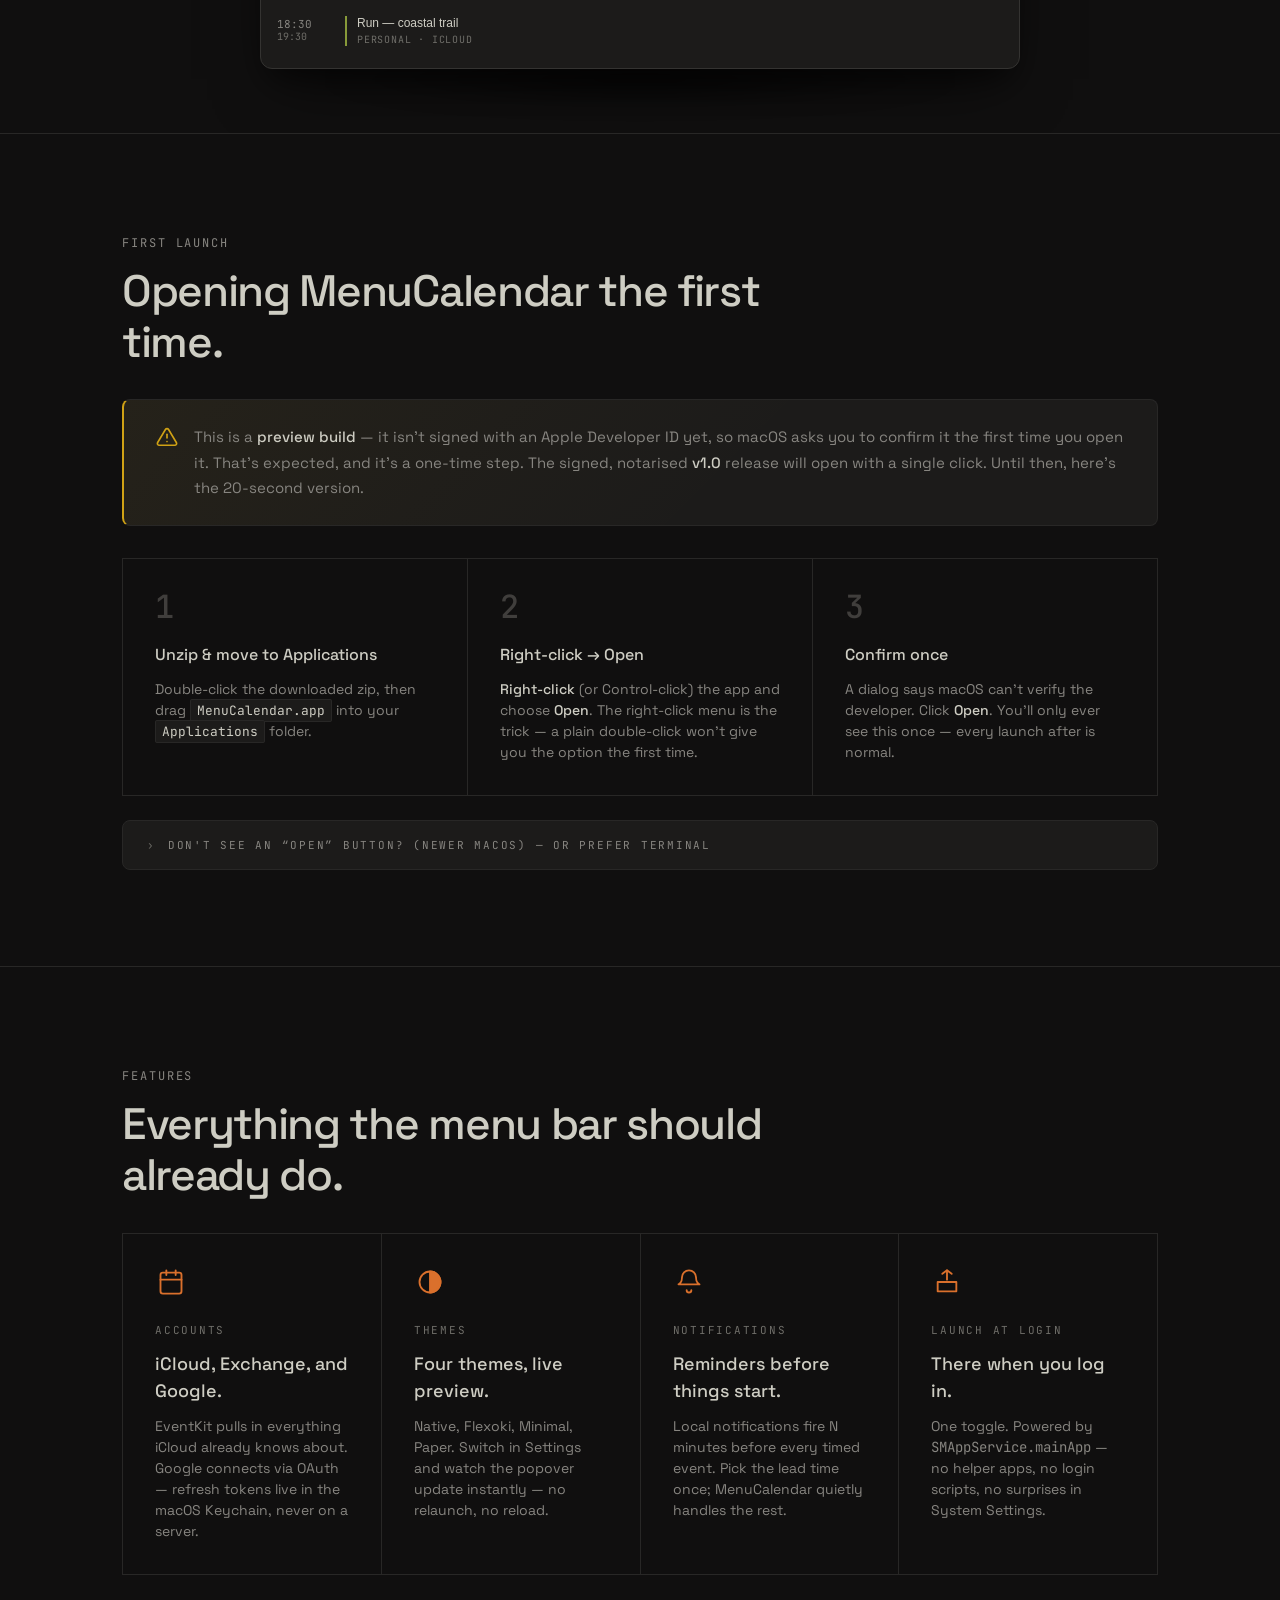
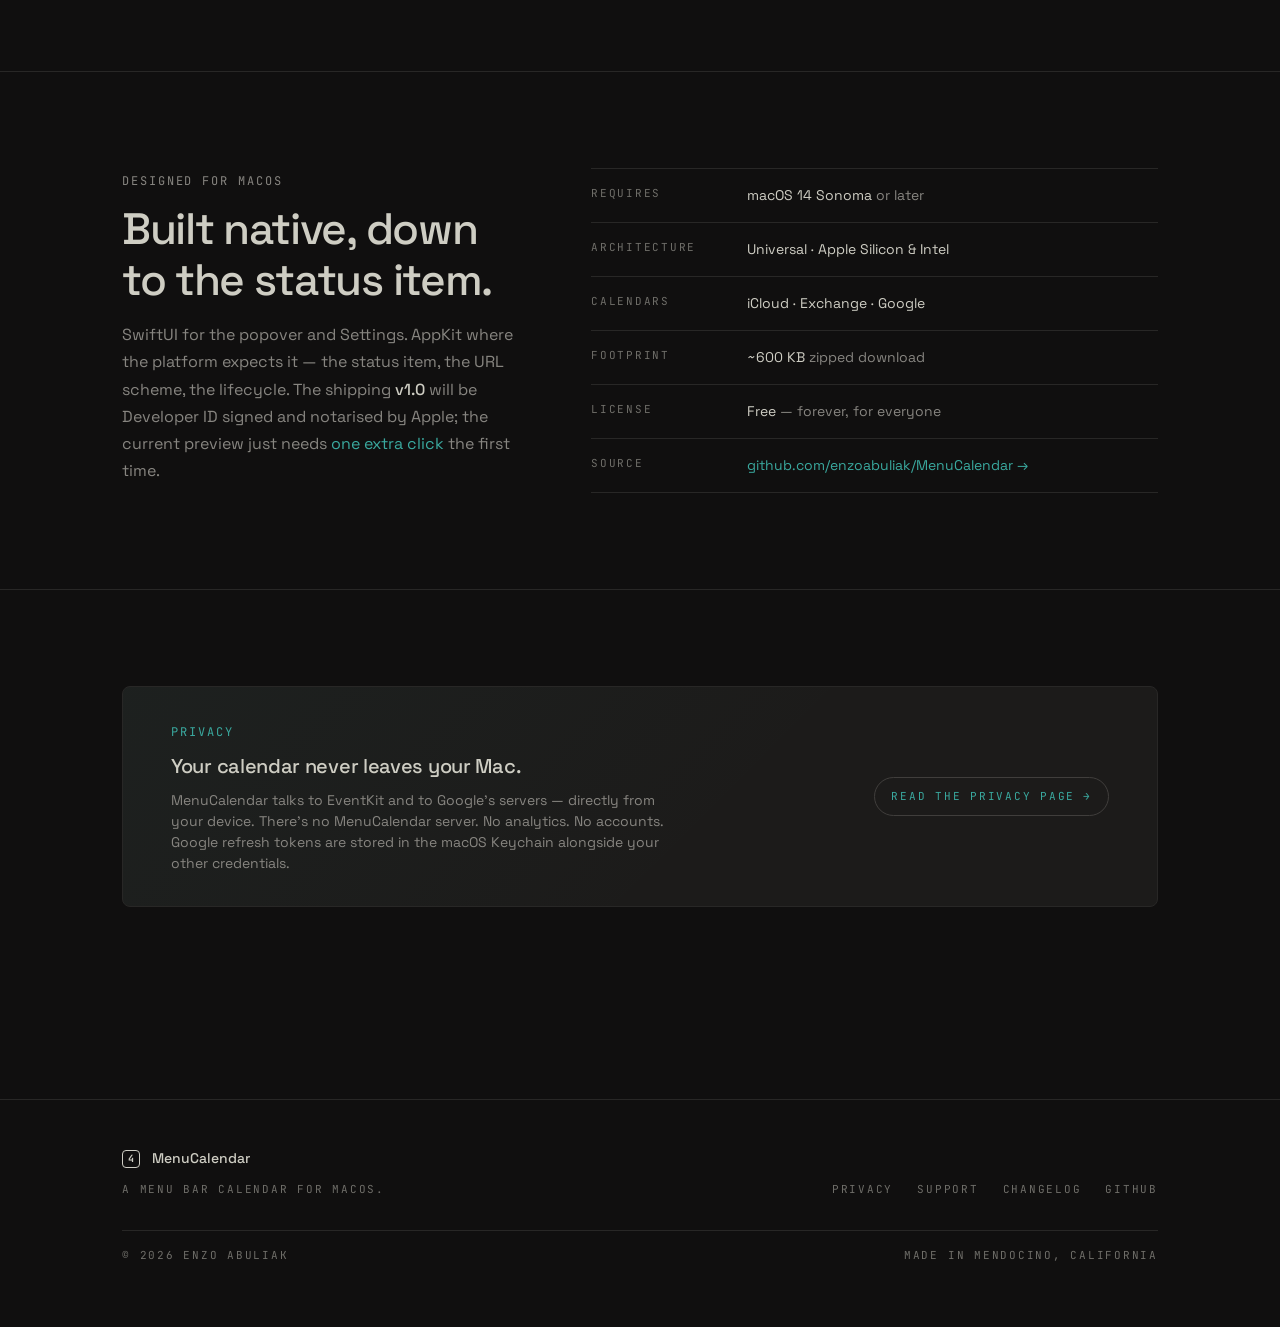
==== commit fd5c1196: "Add first-launch / app-approval instructions for the preview build The download is an ad-hoc-signed " ====
--- a/index.html
+++ b/index.html
@@ -8,7 +8,7 @@
 <link rel="preconnect" href="https://fonts.googleapis.com">
 <link rel="preconnect" href="https://fonts.gstatic.com" crossorigin>
 <link href="https://fonts.googleapis.com/css2?family=Space+Grotesk:wght@400;500;600;700&family=JetBrains+Mono:wght@400;500;700&display=swap" rel="stylesheet">
-<link rel="stylesheet" href="/assets/site.css">
+<link rel="stylesheet" href="assets/site.css">
 <style>
   /* ── HERO ── */
   .hero {
@@ -301,6 +301,83 @@
   }
   .privacy-link:hover { border-color: var(--cy); }
 
+  /* ── FIRST LAUNCH / INSTALL ── */
+  .install-note {
+    display: grid; grid-template-columns: auto 1fr; gap: var(--s-4);
+    align-items: start;
+    border: 1px solid var(--ui);
+    border-left: 2px solid var(--ye);
+    border-radius: var(--r-3);
+    background: linear-gradient(135deg, rgba(208, 162, 21, 0.05), transparent 60%), var(--bg-2);
+    padding: var(--s-5) var(--s-6);
+    margin-bottom: var(--s-6);
+  }
+  .install-note-icon { color: var(--ye); margin-top: 2px; flex-shrink: 0; }
+  .install-note p { font-size: 15px; color: var(--tx-2); line-height: var(--lh-loose); }
+  .install-note p strong { color: var(--tx); font-weight: 500; }
+  .install-note p a { color: var(--ye); border-bottom: 1px solid transparent; transition: border-color var(--dur-2) var(--ease-std); }
+  .install-note p a:hover { border-bottom-color: var(--ye); }
+
+  .install-steps {
+    display: grid; grid-template-columns: repeat(3, 1fr);
+    gap: 1px; background: var(--ui); border: 1px solid var(--ui);
+  }
+  .install-step {
+    background: var(--bg); padding: var(--s-6);
+    display: flex; flex-direction: column; gap: var(--s-3);
+  }
+  .step-num {
+    font-family: 'JetBrains Mono', monospace;
+    font-size: var(--fs-32); font-weight: 500; line-height: 1;
+    color: var(--ui-3); letter-spacing: var(--tr-tight);
+    margin-bottom: var(--s-2);
+  }
+  .step-title { font-size: var(--fs-16); font-weight: 500; color: var(--tx); }
+  .step-body { font-size: var(--fs-14); color: var(--tx-2); line-height: var(--lh-base); }
+  .step-body strong { color: var(--tx); font-weight: 500; }
+
+  .install-fallback {
+    margin-top: var(--s-5);
+    border: 1px solid var(--ui);
+    border-radius: var(--r-3);
+    background: var(--bg-2);
+    padding: 0 var(--s-5);
+  }
+  .install-fallback summary {
+    cursor: pointer; list-style: none;
+    font-family: 'JetBrains Mono', monospace;
+    font-size: var(--fs-11); text-transform: uppercase; letter-spacing: var(--tr-mega);
+    color: var(--tx-2);
+    padding: var(--s-4) 0;
+    display: flex; align-items: center; gap: var(--s-3);
+    transition: color var(--dur-2) var(--ease-std);
+  }
+  .install-fallback summary:hover { color: var(--tx); }
+  .install-fallback summary::-webkit-details-marker { display: none; }
+  .install-fallback summary .chev { color: var(--tx-3); transition: transform var(--dur-2) var(--ease-std); }
+  .install-fallback[open] summary .chev { transform: rotate(90deg); }
+  .install-fallback-body {
+    padding: 0 0 var(--s-5);
+    border-top: 1px solid var(--ui);
+    padding-top: var(--s-4);
+  }
+  .install-fallback-body p { font-size: var(--fs-14); color: var(--tx-2); line-height: var(--lh-loose); margin-bottom: var(--s-3); }
+  .install-fallback-body p:last-child { margin-bottom: 0; }
+  .install-fallback-body strong { color: var(--tx); font-weight: 500; }
+  .install-fallback-body code {
+    font-family: 'JetBrains Mono', monospace; font-size: 0.92em;
+    color: var(--tx); background: var(--bg);
+    padding: 2px 6px; border-radius: var(--r-1); border: 1px solid var(--ui);
+  }
+  .install-terminal {
+    display: block; margin-top: var(--s-3);
+    font-family: 'JetBrains Mono', monospace; font-size: var(--fs-13, 13px);
+    color: var(--tx); background: var(--bg);
+    padding: var(--s-3) var(--s-4); border-radius: var(--r-2); border: 1px solid var(--ui);
+    overflow-x: auto; white-space: nowrap;
+  }
+  .install-terminal .prompt { color: var(--gr); user-select: none; }
+
   /* ── RESPONSIVE OVERRIDES (page-specific) ── */
   @media (max-width: 760px) {
     .hero { padding: var(--s-7) 0 var(--s-6); }
@@ -312,6 +389,7 @@
     .detail-grid { grid-template-columns: 1fr; gap: var(--s-5); }
     .privacy-strip { grid-template-columns: 1fr; padding: var(--s-5); }
     .agenda-row { grid-template-columns: 48px 1fr; }
+    .install-steps { grid-template-columns: 1fr; }
   }
 </style>
 </head>
@@ -320,15 +398,15 @@
 <header>
   <div class="container">
     <div class="header-inner">
-      <a class="logo" href="/">
+      <a class="logo" href="./">
         <span class="logo-glyph">4</span>
         MenuCalendar
       </a>
       <nav>
         <a class="nav-link" href="#features">Features</a>
-        <a class="nav-link" href="/privacy.html">Privacy</a>
-        <a class="nav-link" href="/support.html">Support</a>
-        <a class="nav-link" href="/changelog.html">Changelog</a>
+        <a class="nav-link" href="privacy.html">Privacy</a>
+        <a class="nav-link" href="support.html">Support</a>
+        <a class="nav-link" href="changelog.html">Changelog</a>
       </nav>
       <a class="header-cta" href="#download">Download</a>
     </div>
@@ -339,7 +417,7 @@
 <section class="hero" id="download">
   <div class="container">
     <div class="hero-inner">
-      <span class="pill hero-pill"><span class="dot"></span>Version 1.0 · Free for macOS</span>
+      <span class="pill hero-pill"><span class="dot ye"></span>Preview build · Free for macOS</span>
 
       <h1 class="hero-title">Your calendar,<br>one click away<span class="accent">.</span></h1>
 
@@ -348,7 +426,7 @@
       </p>
 
       <div class="hero-ctas">
-        <a class="btn-primary" href="https://github.com/enzoabuliak/MenuCalendar/releases/download/v1.0.0/MenuCalendar-1.0.0.zip">
+        <a class="btn-primary" href="https://github.com/enzoabuliak/MenuCalendar/releases/download/v1.0.0-preview.1/MenuCalendar-1.0.0-preview.1.zip" download>
           <svg width="18" height="18" viewBox="0 0 24 24" fill="none" stroke="currentColor" stroke-width="2.4" stroke-linecap="round" stroke-linejoin="round" aria-hidden="true"><path d="M12 3v13"/><path d="m6 11 6 6 6-6"/><path d="M5 21h14"/></svg>
           Download for macOS
           <span class="arrow">→</span>
@@ -362,8 +440,8 @@
       <div class="hero-meta">
         <span>macOS 14+</span>
         <span class="dotsep">Apple Silicon &amp; Intel</span>
-        <span class="dotsep">Signed &amp; notarised</span>
-        <span class="dotsep">~3 MB</span>
+        <span class="dotsep"><a href="#install" style="border-bottom: 1px solid var(--ui-3);">First-launch setup →</a></span>
+        <span class="dotsep">~600 KB</span>
       </div>
     </div>
 
@@ -493,6 +571,62 @@
 </section>
 
 
+<section class="section" id="install">
+  <div class="container">
+    <div class="section-head">
+      <div>
+        <span class="eyebrow ye">First launch</span>
+        <h2 class="section-title">Opening MenuCalendar the first time.</h2>
+      </div>
+    </div>
+
+    <div class="install-note">
+      <svg class="install-note-icon" width="22" height="22" viewBox="0 0 24 24" fill="none" stroke="currentColor" stroke-width="1.8" stroke-linecap="round" stroke-linejoin="round" aria-hidden="true"><path d="M10.29 3.86 1.82 18a2 2 0 0 0 1.71 3h16.94a2 2 0 0 0 1.71-3L13.71 3.86a2 2 0 0 0-3.42 0Z"/><line x1="12" y1="9" x2="12" y2="13"/><line x1="12" y1="17" x2="12.01" y2="17"/></svg>
+      <p>
+        This is a <strong>preview build</strong> — it isn't signed with an Apple Developer ID yet, so macOS asks you to confirm it the first time you open it. That's expected, and it's a one-time step. The signed, notarised <strong>v1.0</strong> release will open with a single click. Until then, here's the 20-second version.
+      </p>
+    </div>
+
+    <div class="install-steps">
+      <div class="install-step">
+        <div class="step-num">1</div>
+        <div class="step-title">Unzip &amp; move to Applications</div>
+        <div class="step-body">Double-click the downloaded zip, then drag <span class="kbd">MenuCalendar.app</span> into your <span class="kbd">Applications</span> folder.</div>
+      </div>
+      <div class="install-step">
+        <div class="step-num">2</div>
+        <div class="step-title">Right-click → Open</div>
+        <div class="step-body"><strong>Right-click</strong> (or Control-click) the app and choose <strong>Open</strong>. The right-click menu is the trick — a plain double-click won't give you the option the first time.</div>
+      </div>
+      <div class="install-step">
+        <div class="step-num">3</div>
+        <div class="step-title">Confirm once</div>
+        <div class="step-body">A dialog says macOS can't verify the developer. Click <strong>Open</strong>. You'll only ever see this once — every launch after is normal.</div>
+      </div>
+    </div>
+
+    <details class="install-fallback">
+      <summary>
+        <span class="chev" aria-hidden="true">›</span>
+        Don't see an “Open” button? (newer macOS) — or prefer Terminal
+      </summary>
+      <div class="install-fallback-body">
+        <p>
+          <strong>On macOS Sequoia and later,</strong> right-click → Open is sometimes blocked. Instead: try to open the app once (double-click), dismiss the warning, then go to <span class="kbd">System Settings → Privacy &amp; Security</span>, scroll to the Security section, and click <strong>Open Anyway</strong> next to the MenuCalendar message. Confirm with Touch ID or your password.
+        </p>
+        <p>
+          <strong>Or, from Terminal,</strong> strip the quarantine flag after moving the app to Applications:
+        </p>
+        <code class="install-terminal"><span class="prompt">$ </span>xattr -dr com.apple.quarantine /Applications/MenuCalendar.app</code>
+        <p style="margin-top: var(--s-3);">
+          Either way it's a one-time step. None of this is needed once the notarised v1.0 ships — track it on the <a href="changelog.html" class="link-cy">changelog</a>.
+        </p>
+      </div>
+    </details>
+  </div>
+</section>
+
+
 <section class="section" id="features">
   <div class="container">
     <div class="section-head">
@@ -548,9 +682,9 @@
     <div class="detail-grid">
       <div>
         <span class="eyebrow">Designed for macOS</span>
-        <h2 class="section-title">Built native. Signed, notarised, sandbox-aware.</h2>
+        <h2 class="section-title">Built native, down to the status item.</h2>
         <p class="muted" style="margin-top: var(--s-4); max-width: 50ch; line-height: var(--lh-loose);">
-          SwiftUI for the popover and Settings. AppKit where the platform expects it — the status item, the URL scheme, the lifecycle. Developer ID signed and notarised by Apple, so it opens with one click on any modern Mac.
+          SwiftUI for the popover and Settings. AppKit where the platform expects it — the status item, the URL scheme, the lifecycle. The shipping <strong style="color: var(--tx); font-weight: 500;">v1.0</strong> will be Developer ID signed and notarised by Apple; the current preview just needs <a href="#install" class="link-cy">one extra click</a> the first time.
         </p>
       </div>
 
@@ -569,7 +703,7 @@
         </div>
         <div class="spec-row">
           <span class="spec-label">Footprint</span>
-          <span class="spec-val">~3 MB <span class="muted">stapled zip</span></span>
+          <span class="spec-val">~600 KB <span class="muted">zipped download</span></span>
         </div>
         <div class="spec-row">
           <span class="spec-label">License</span>
@@ -595,7 +729,7 @@
           MenuCalendar talks to EventKit and to Google's servers — directly from your device. There's no MenuCalendar server. No analytics. No accounts. Google refresh tokens are stored in the macOS Keychain alongside your other credentials.
         </p>
       </div>
-      <a class="privacy-link" href="/privacy.html">
+      <a class="privacy-link" href="privacy.html">
         Read the privacy page
         <span aria-hidden="true">→</span>
       </a>
@@ -615,9 +749,9 @@
         <div class="footer-tagline">A menu bar calendar for macOS.</div>
       </div>
       <div class="footer-links">
-        <a href="/privacy.html">Privacy</a>
-        <a href="/support.html">Support</a>
-        <a href="/changelog.html">Changelog</a>
+        <a href="privacy.html">Privacy</a>
+        <a href="support.html">Support</a>
+        <a href="changelog.html">Changelog</a>
         <a href="https://github.com/enzoabuliak/MenuCalendar">GitHub</a>
       </div>
     </div>
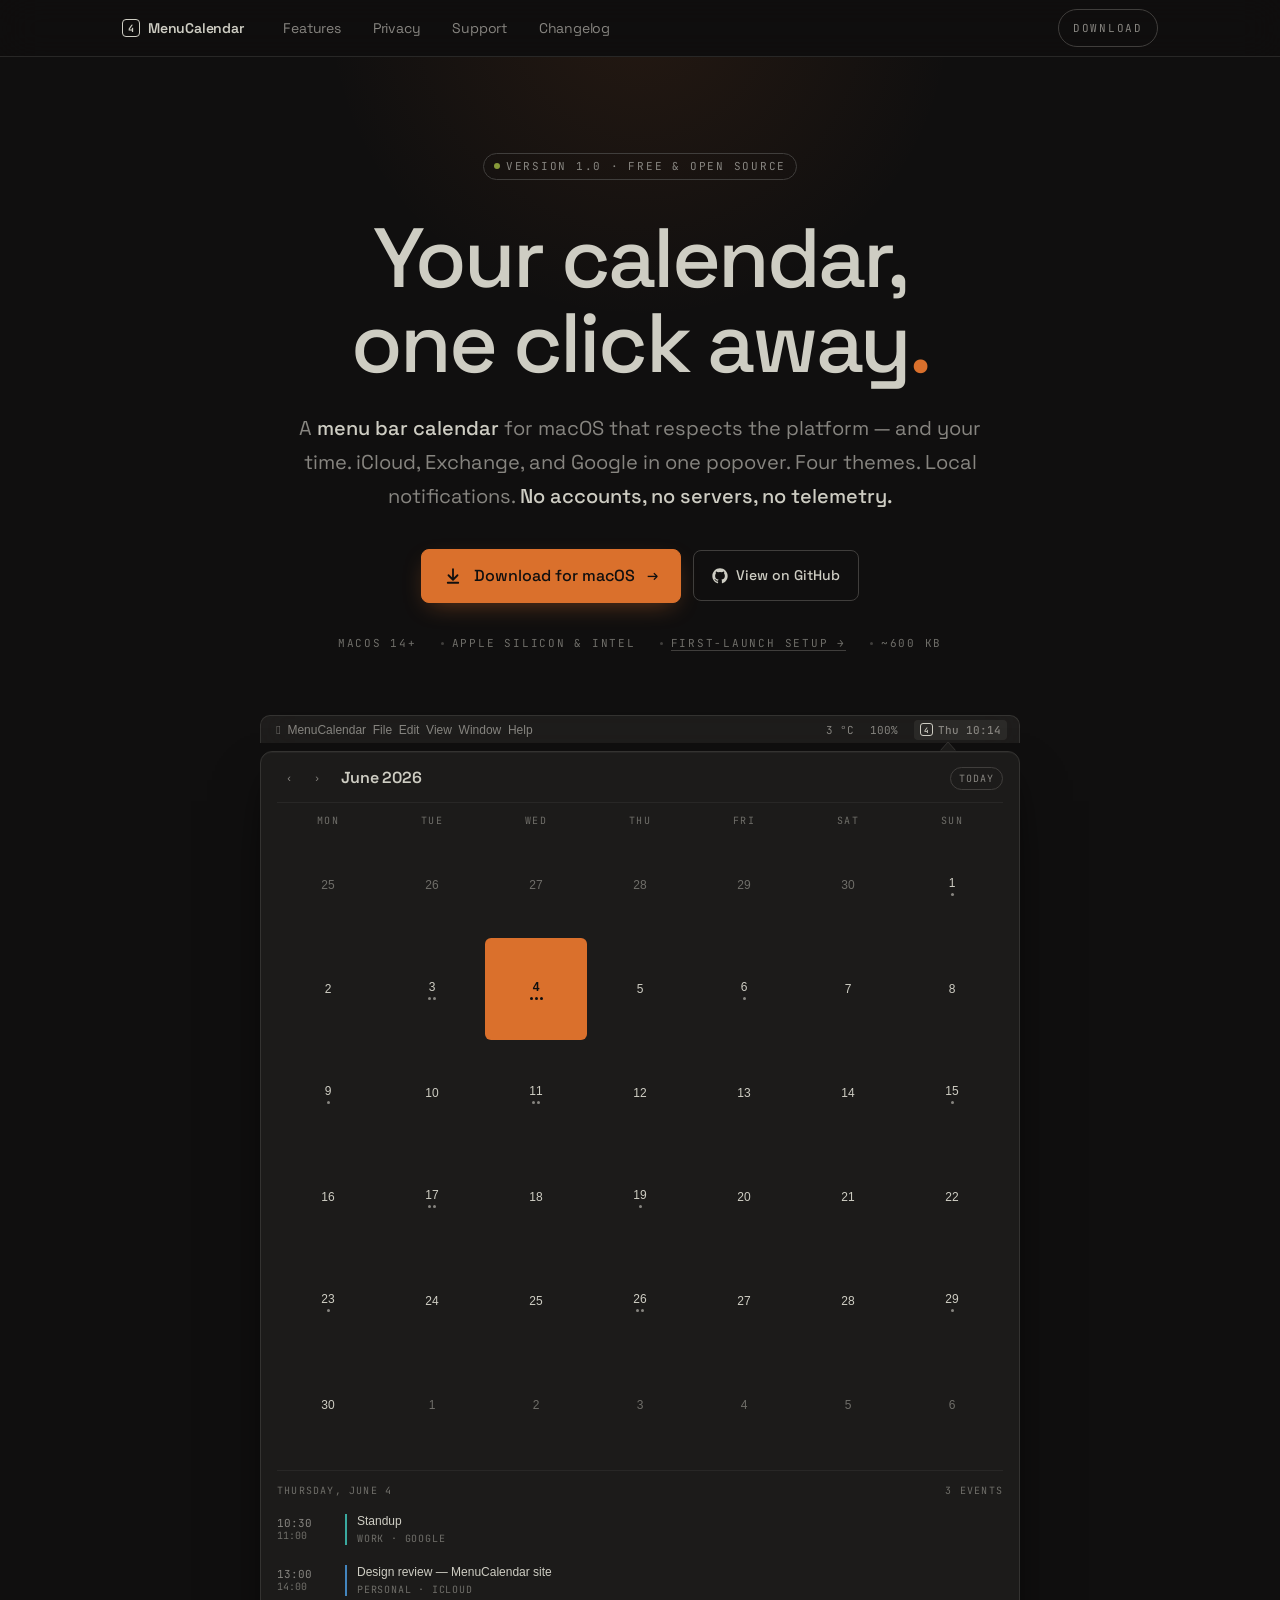
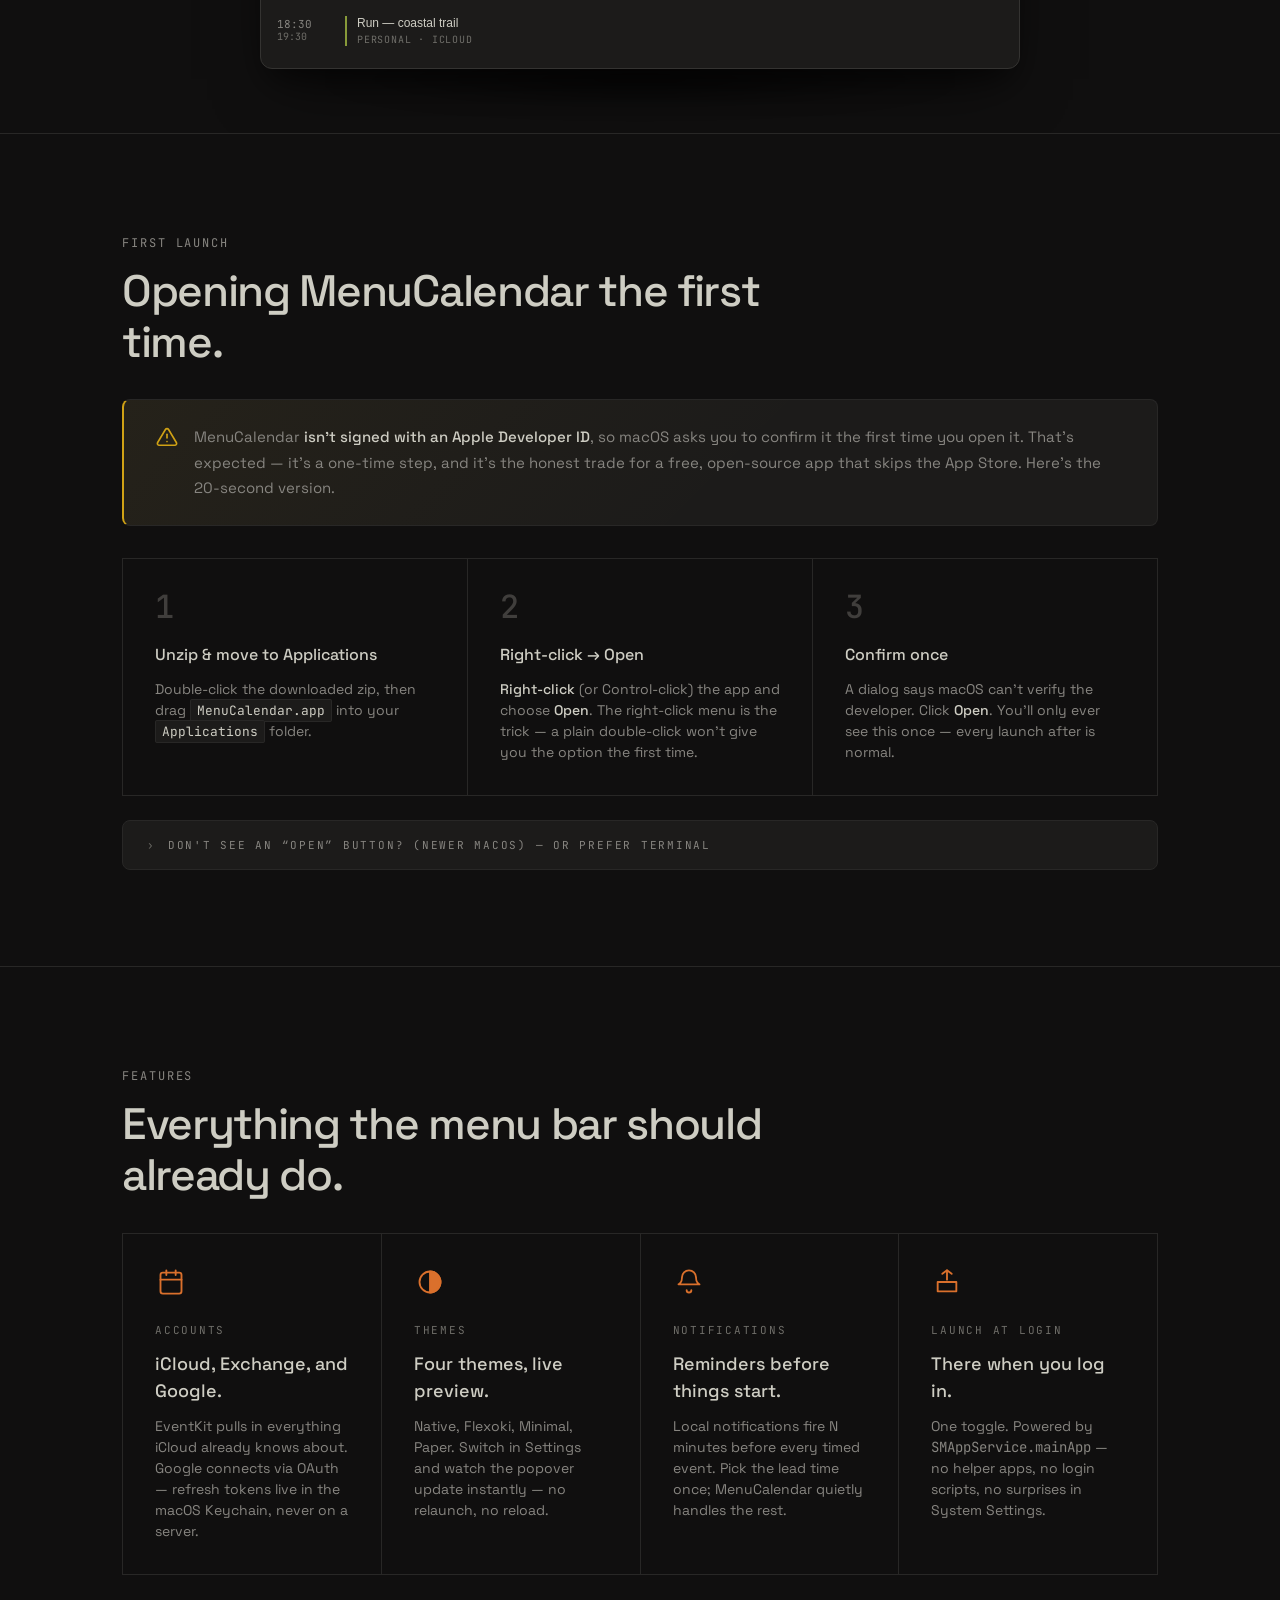
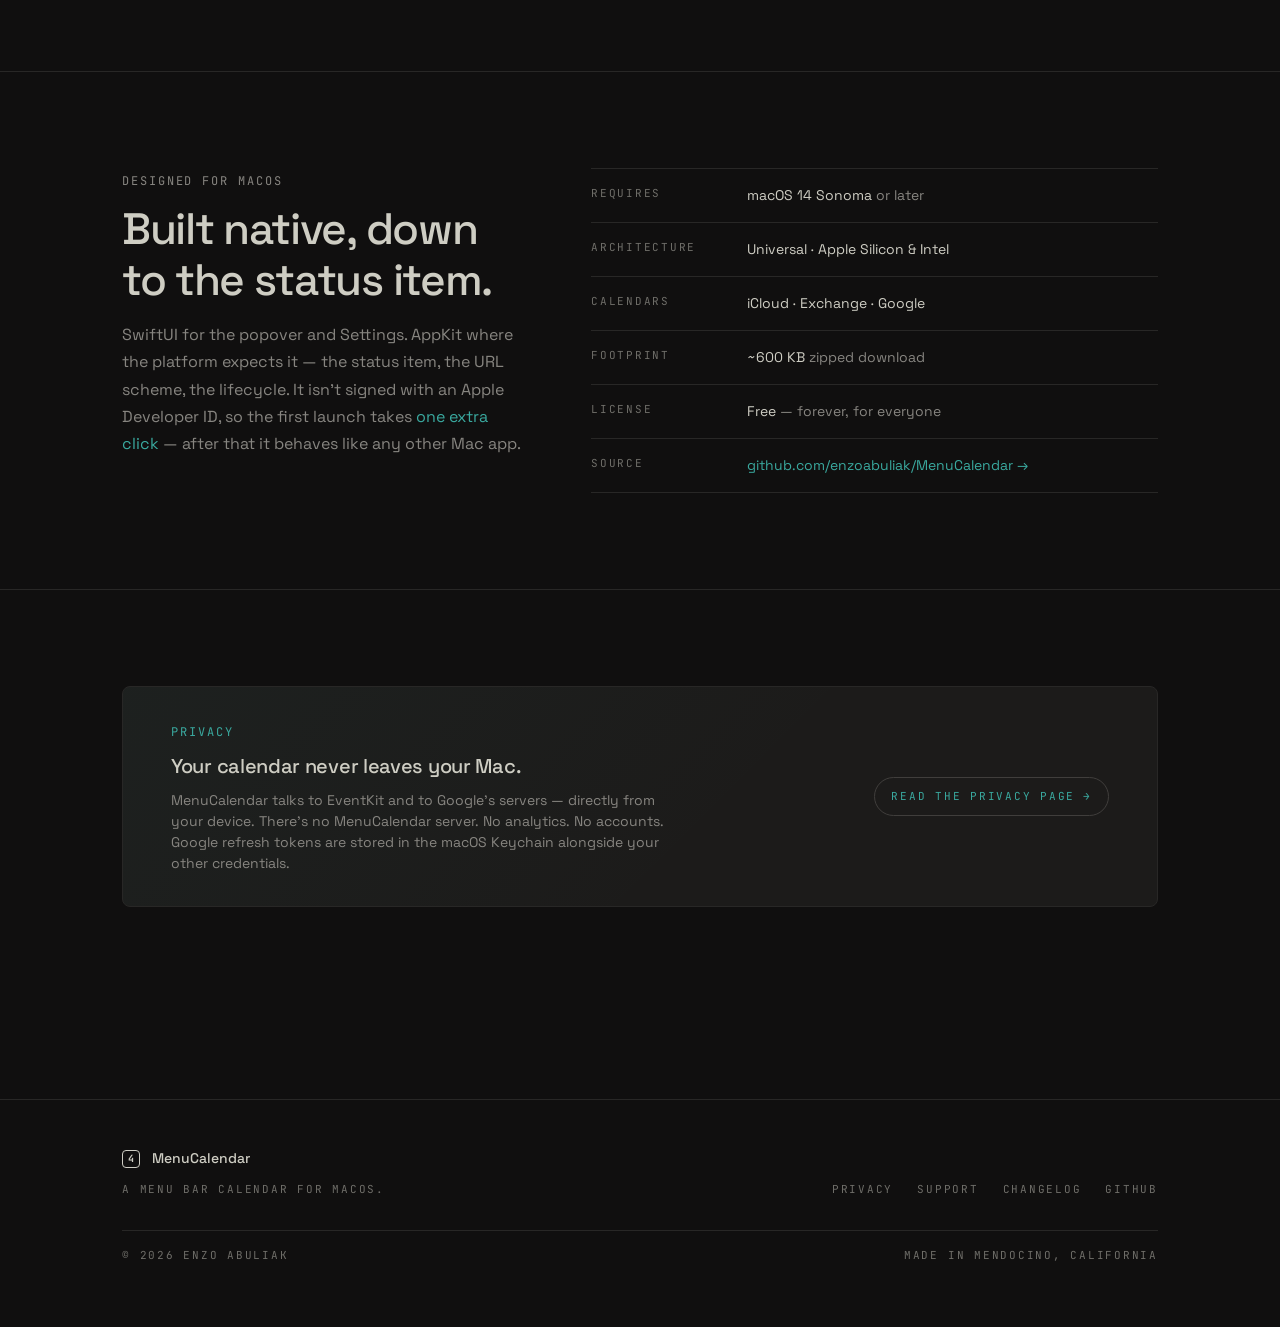
==== commit 890eebc7: "Reframe site as final v1.0, unsigned by design Decision: no signed/notarised release is coming — the" ====
--- a/index.html
+++ b/index.html
@@ -4,7 +4,7 @@
 <meta charset="UTF-8">
 <meta name="viewport" content="width=device-width, initial-scale=1.0">
 <title>MenuCalendar — A menu bar calendar for macOS</title>
-<meta name="description" content="A free, well-designed menu bar calendar for macOS. iCloud, Exchange, and Google. Four themes. Local notifications. Native, signed, notarised.">
+<meta name="description" content="A free, open-source menu bar calendar for macOS. iCloud, Exchange, and Google in one popover. Four themes. Local notifications. No accounts, no servers, no telemetry.">
 <link rel="preconnect" href="https://fonts.googleapis.com">
 <link rel="preconnect" href="https://fonts.gstatic.com" crossorigin>
 <link href="https://fonts.googleapis.com/css2?family=Space+Grotesk:wght@400;500;600;700&family=JetBrains+Mono:wght@400;500;700&display=swap" rel="stylesheet">
@@ -417,7 +417,7 @@
 <section class="hero" id="download">
   <div class="container">
     <div class="hero-inner">
-      <span class="pill hero-pill"><span class="dot ye"></span>Preview build · Free for macOS</span>
+      <span class="pill hero-pill"><span class="dot"></span>Version 1.0 · Free &amp; open source</span>
 
       <h1 class="hero-title">Your calendar,<br>one click away<span class="accent">.</span></h1>
 
@@ -426,7 +426,7 @@
       </p>
 
       <div class="hero-ctas">
-        <a class="btn-primary" href="https://github.com/enzoabuliak/MenuCalendar/releases/download/v1.0.0-preview.1/MenuCalendar-1.0.0-preview.1.zip" download>
+        <a class="btn-primary" href="https://github.com/enzoabuliak/MenuCalendar/releases/download/v1.0.0/MenuCalendar-1.0.0.zip" download>
           <svg width="18" height="18" viewBox="0 0 24 24" fill="none" stroke="currentColor" stroke-width="2.4" stroke-linecap="round" stroke-linejoin="round" aria-hidden="true"><path d="M12 3v13"/><path d="m6 11 6 6 6-6"/><path d="M5 21h14"/></svg>
           Download for macOS
           <span class="arrow">→</span>
@@ -583,7 +583,7 @@
     <div class="install-note">
       <svg class="install-note-icon" width="22" height="22" viewBox="0 0 24 24" fill="none" stroke="currentColor" stroke-width="1.8" stroke-linecap="round" stroke-linejoin="round" aria-hidden="true"><path d="M10.29 3.86 1.82 18a2 2 0 0 0 1.71 3h16.94a2 2 0 0 0 1.71-3L13.71 3.86a2 2 0 0 0-3.42 0Z"/><line x1="12" y1="9" x2="12" y2="13"/><line x1="12" y1="17" x2="12.01" y2="17"/></svg>
       <p>
-        This is a <strong>preview build</strong> — it isn't signed with an Apple Developer ID yet, so macOS asks you to confirm it the first time you open it. That's expected, and it's a one-time step. The signed, notarised <strong>v1.0</strong> release will open with a single click. Until then, here's the 20-second version.
+        MenuCalendar <strong>isn't signed with an Apple Developer ID</strong>, so macOS asks you to confirm it the first time you open it. That's expected — it's a one-time step, and it's the honest trade for a free, open-source app that skips the App Store. Here's the 20-second version.
       </p>
     </div>
 
@@ -619,7 +619,7 @@
         </p>
         <code class="install-terminal"><span class="prompt">$ </span>xattr -dr com.apple.quarantine /Applications/MenuCalendar.app</code>
         <p style="margin-top: var(--s-3);">
-          Either way it's a one-time step. None of this is needed once the notarised v1.0 ships — track it on the <a href="changelog.html" class="link-cy">changelog</a>.
+          Either way it's a one-time step — you'll only repeat it when you install a new version. Prefer to skip it entirely? MenuCalendar is open source, so you can <a href="https://github.com/enzoabuliak/MenuCalendar" class="link-cy">clone and build it yourself</a>.
         </p>
       </div>
     </details>
@@ -684,7 +684,7 @@
         <span class="eyebrow">Designed for macOS</span>
         <h2 class="section-title">Built native, down to the status item.</h2>
         <p class="muted" style="margin-top: var(--s-4); max-width: 50ch; line-height: var(--lh-loose);">
-          SwiftUI for the popover and Settings. AppKit where the platform expects it — the status item, the URL scheme, the lifecycle. The shipping <strong style="color: var(--tx); font-weight: 500;">v1.0</strong> will be Developer ID signed and notarised by Apple; the current preview just needs <a href="#install" class="link-cy">one extra click</a> the first time.
+          SwiftUI for the popover and Settings. AppKit where the platform expects it — the status item, the URL scheme, the lifecycle. It isn't signed with an Apple Developer ID, so the first launch takes <a href="#install" class="link-cy">one extra click</a> — after that it behaves like any other Mac app.
         </p>
       </div>
 
